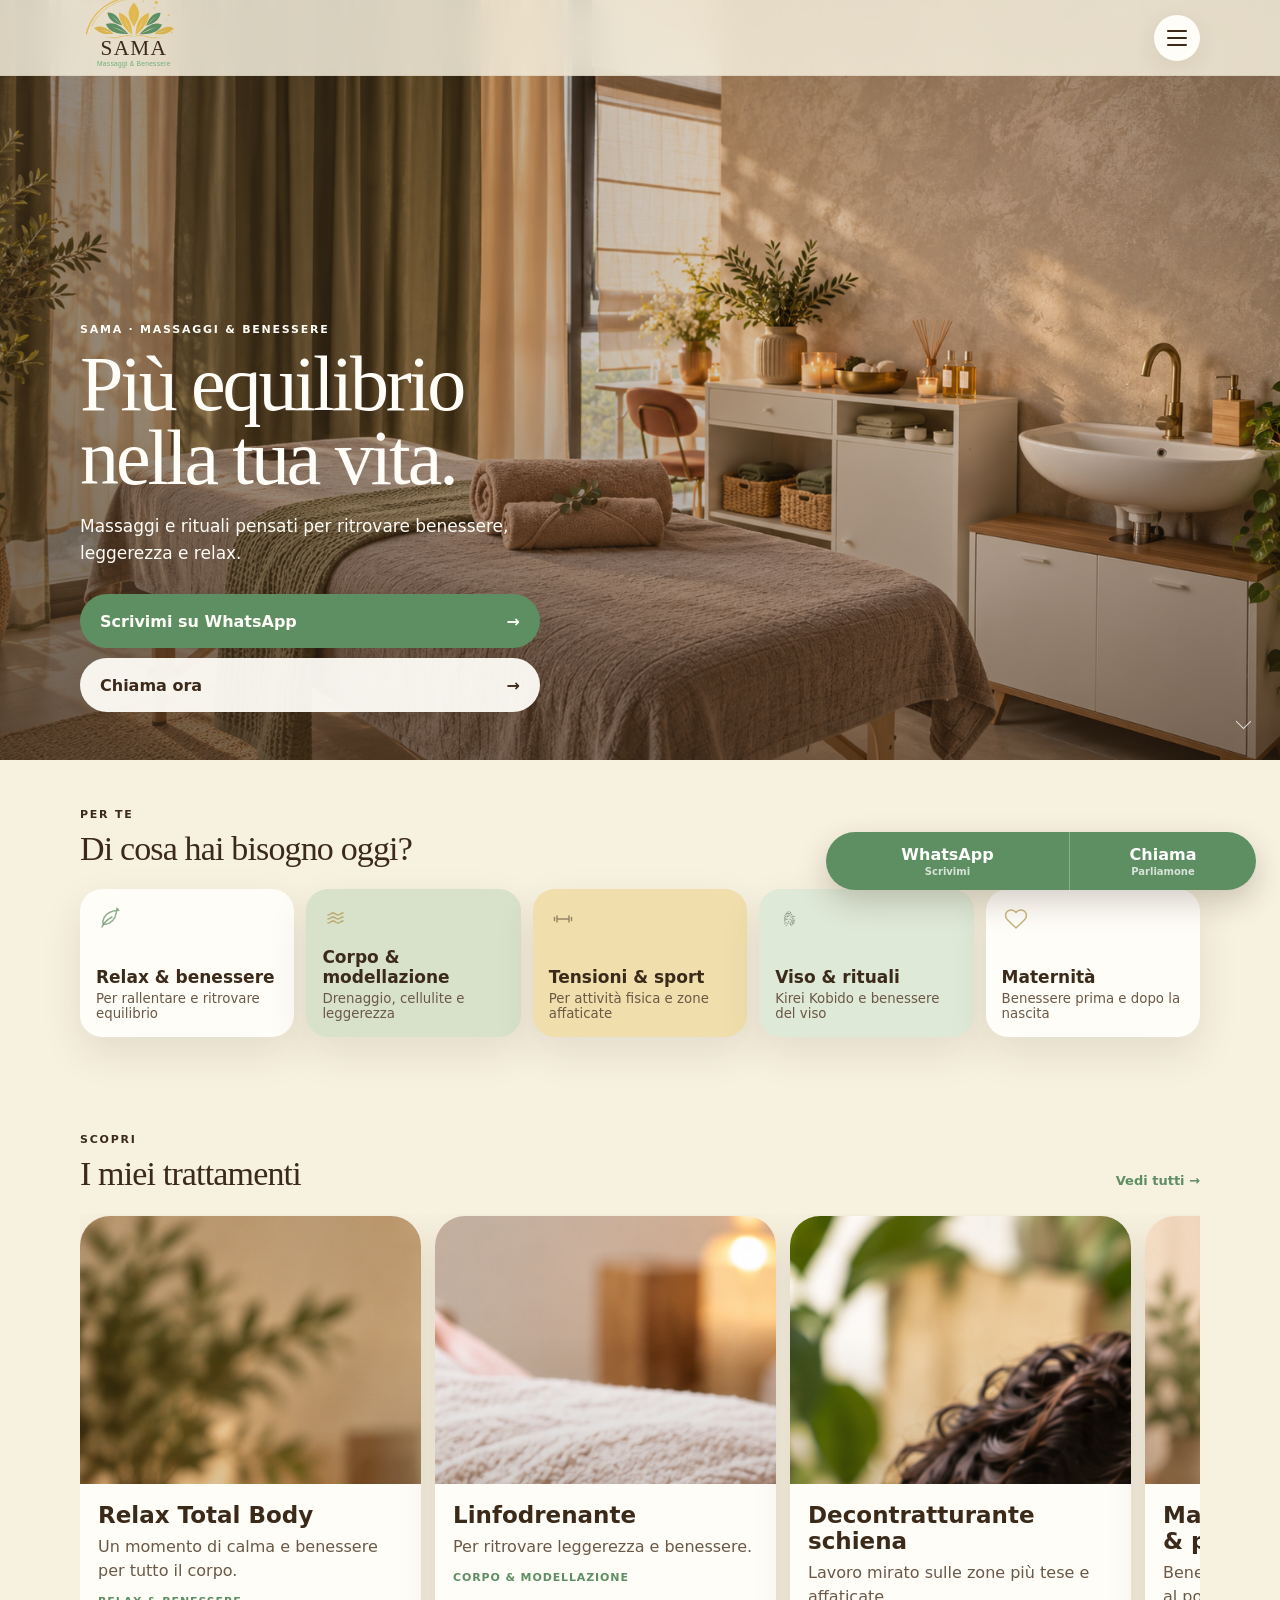
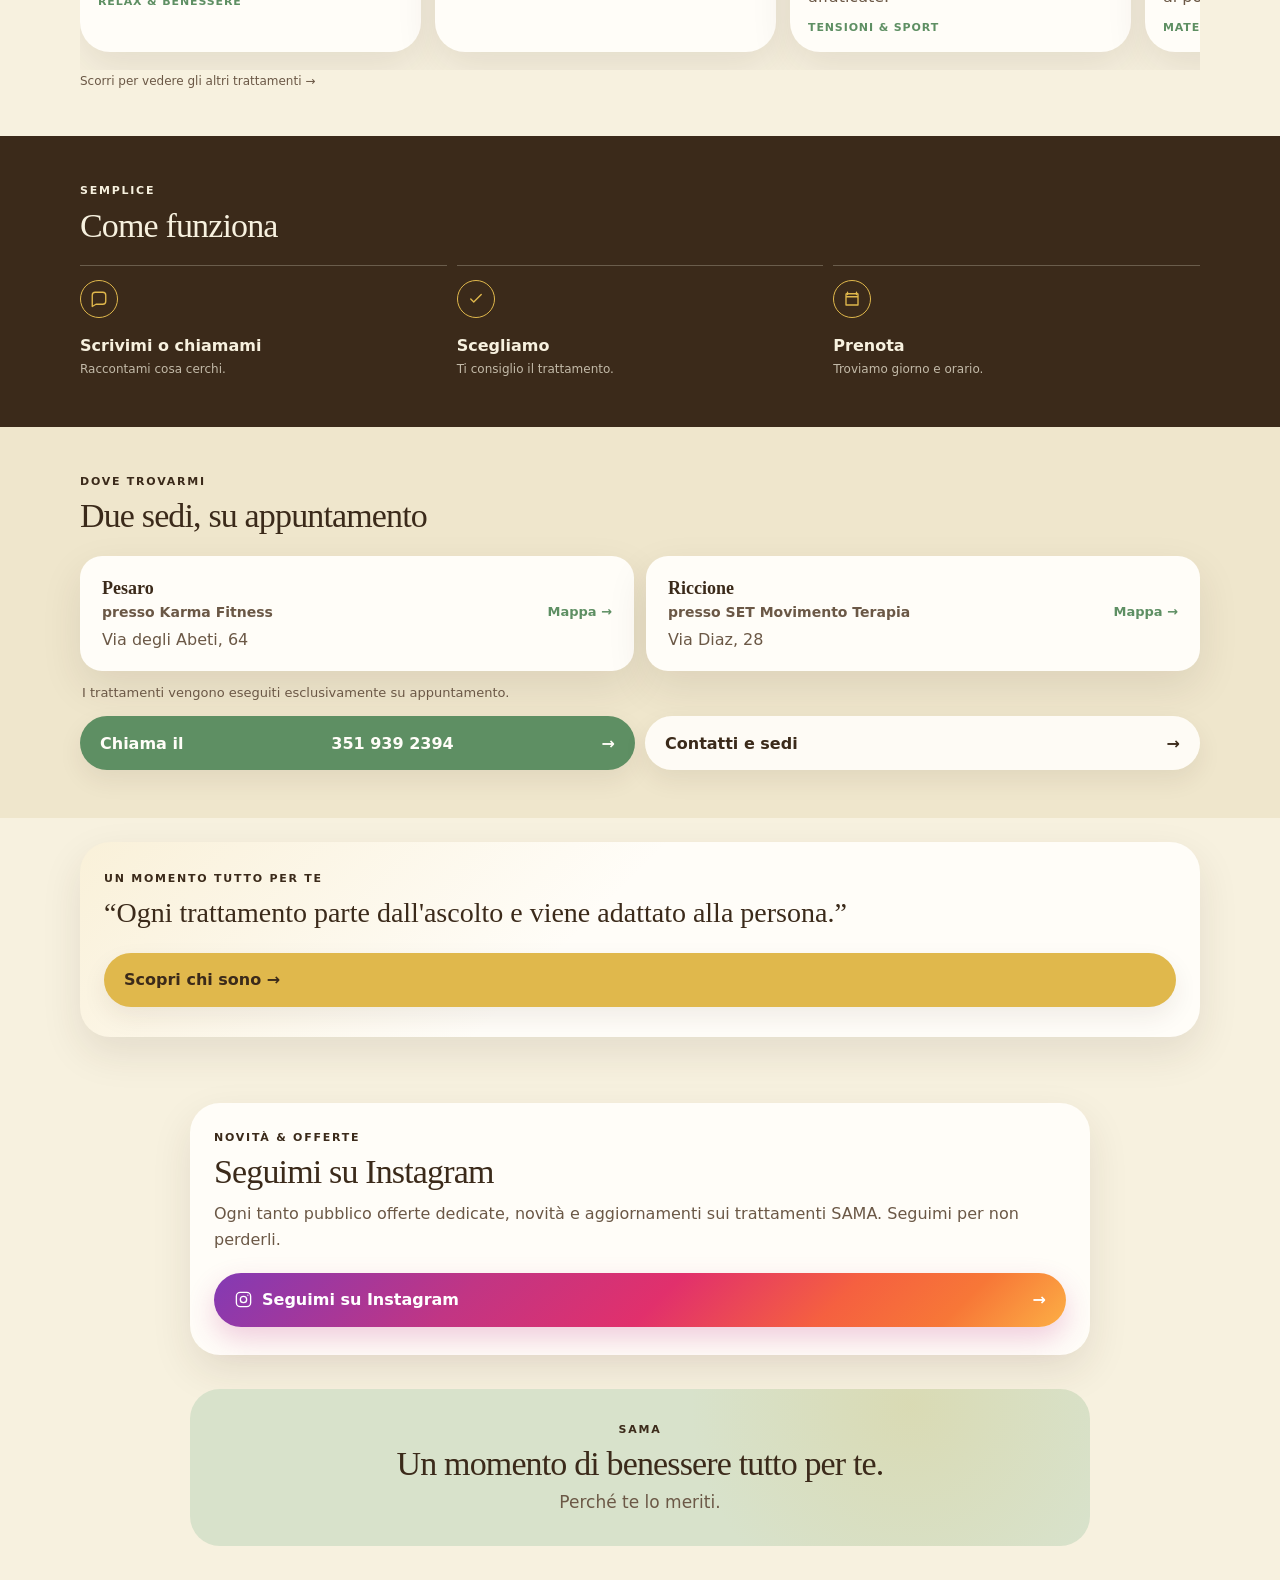
==== index.html @ cc230962 "Audit: migliora index.html" ====
<!doctype html>
<html lang="it">
<head>
  <meta charset="utf-8">
  <meta name="viewport" content="width=device-width, initial-scale=1, viewport-fit=cover">
  <meta name="theme-color" content="#f7f1df">
  <meta name="description" content="Massaggi e rituali di benessere SAMA a Pesaro e Riccione: relax, corpo, tensioni e sport, viso e maternità. Prenotazioni su appuntamento.">
  <title>Massaggi a Pesaro e Riccione | SAMA Massaggi & Benessere</title>
  <link rel="icon" href="assets/favicon.ico" sizes="any">
  <link rel="apple-touch-icon" href="assets/sama-emblema-512.png">
  <link rel="icon" type="image/png" sizes="16x16" href="assets/favicon-16x16.png">
  <link rel="icon" type="image/png" sizes="32x32" href="assets/favicon-32x32.png">
  <link rel="icon" type="image/png" sizes="48x48" href="assets/favicon-48x48.png">
  <link rel="icon" type="image/png" sizes="64x64" href="assets/favicon-64x64.png">
  <link rel="stylesheet" href="style.css">
</head>
<body>
  <header class="site-header">
    <a class="brand" href="index.html" aria-label="SAMA Massaggi e Benessere">
      <img src="assets/logo-sama.svg" alt="SAMA Massaggi & Benessere">
    </a>
    <button class="menu-button" type="button" aria-label="Apri menu" aria-expanded="false" aria-controls="main-menu">
      <span></span><span></span><span></span>
    </button>
  </header>

  <nav class="mobile-menu" id="main-menu" aria-label="Navigazione principale">
    <a href="index.html">Home</a>
    <a href="trattamenti.html">Trattamenti</a>
    <a href="chi-sono.html">Chi sono</a>
    <a href="contatti.html">Contatti</a>
  </nav>

  <main>
    <section class="hero">
      <div class="hero__decor hero__decor--one"></div>
      <div class="hero__decor hero__decor--two"></div>
      <div class="hero__content">
        <p class="eyebrow">SAMA · MASSAGGI & BENESSERE</p>
        <h1>Più equilibrio<br>nella tua vita.</h1>
        <p class="hero__lead">Massaggi e rituali pensati per ritrovare benessere, leggerezza e relax.</p>
        <div class="actions">
          <a class="button button--primary" href="#" data-whatsapp>Scrivimi su WhatsApp <span>→</span></a>
          <a class="button button--secondary" href="#" data-phone>Chiama ora <span>→</span></a>
        </div>
      </div>
      <div class="scroll-cue" aria-hidden="true"><span></span></div>
    </section>

    <section class="section section--needs">
      <div class="section-heading">
        <div>
          <p class="eyebrow">PER TE</p>
          <h2>Di cosa hai bisogno oggi?</h2>
        </div>
      </div>
      <div class="needs-row needs-row--categories" data-home-categories></div>
    </section>

    <section class="section section--treatments">
      <div class="section-heading">
        <div>
          <p class="eyebrow">SCOPRI</p>
          <h2>I miei trattamenti</h2>
        </div>
        <a class="text-link" href="trattamenti.html">Vedi tutti →</a>
      </div>

      <div class="treatment-carousel" aria-label="Anteprima trattamenti" data-home-treatments></div>
      <p class="swipe-hint">Scorri per vedere gli altri trattamenti <span>→</span></p>
    </section>

    <section class="section section--how">
      <div class="section-heading">
        <div>
          <p class="eyebrow">SEMPLICE</p>
          <h2>Come funziona</h2>
        </div>
      </div>
      <div class="steps">
        <article>
          <span class="step-icon" aria-hidden="true">
            <svg viewBox="0 0 24 24"><path d="M21 15a4 4 0 0 1-4 4H8l-5 3V7a4 4 0 0 1 4-4h10a4 4 0 0 1 4 4z"/></svg>
          </span>
          <h3>Scrivimi o chiamami</h3><p>Raccontami cosa cerchi.</p>
        </article>
        <article>
          <span class="step-icon" aria-hidden="true">
            <svg viewBox="0 0 24 24"><path d="m5 12 4 4L19 6"/></svg>
          </span>
          <h3>Scegliamo</h3><p>Ti consiglio il trattamento.</p>
        </article>
        <article>
          <span class="step-icon" aria-hidden="true">
            <svg viewBox="0 0 24 24"><path d="M6 3v3M18 3v3M4 9h16M5 5h14a1 1 0 0 1 1 1v14H4V6a1 1 0 0 1 1-1z"/></svg>
          </span>
          <h3>Prenota</h3><p>Troviamo giorno e orario.</p>
        </article>
      </div>
    </section>

    <section class="section section--location">
      <div class="section-heading">
        <div>
          <p class="eyebrow">DOVE TROVARMI</p>
          <h2>Due sedi, su appuntamento</h2>
        </div>
      </div>

      <div class="location-list" data-location-list="home"></div>

      <p class="location-note">I trattamenti vengono eseguiti esclusivamente su appuntamento.</p>

      <div class="location-actions">
        <a class="button button--primary" href="#" data-phone>Chiama il <span data-phone-display></span> <span>→</span></a>
        <a class="button button--secondary" href="contatti.html">Contatti e sedi <span>→</span></a>
      </div>
    </section>

    <section class="section section--trust">
      <div class="trust-card">
        <p class="eyebrow">UN MOMENTO TUTTO PER TE</p>
        <blockquote>“Ogni trattamento parte dall'ascolto e viene adattato alla persona.”</blockquote>
        <a class="button button--gold" href="chi-sono.html">Scopri chi sono →</a>
      </div>
    </section>
    <section class="section home-instagram">
      <div class="social-card">
        <p class="eyebrow">NOVITÀ & OFFERTE</p>
        <h2>Seguimi su Instagram</h2>
        <p>Ogni tanto pubblico offerte dedicate, novità e aggiornamenti sui trattamenti SAMA. Seguimi per non perderli.</p>
        <a class="button button--instagram" href="https://www.instagram.com/sama.massaggiebenessere/" target="_blank" rel="noopener noreferrer" aria-label="Segui SAMA Massaggi e Benessere su Instagram">
          <span class="instagram-label"><svg viewBox="0 0 24 24" aria-hidden="true"><rect x="3" y="3" width="18" height="18" rx="5"/><circle cx="12" cy="12" r="4"/><circle cx="17.5" cy="6.5" r=".8" class="instagram-dot"/></svg> Seguimi su Instagram</span><span>→</span>
        </a>
      </div>
    </section>

    <section class="home-motto">
      <p class="eyebrow">SAMA</p>
      <h2>Un momento di benessere tutto per te.</h2>
      <p>Perché te lo meriti.</p>
    </section>
  </main>

  <nav class="sticky-contact" aria-label="Contatti rapidi">
    <a href="#" data-whatsapp><span class="sticky-contact__label">WhatsApp</span><small>Scrivimi</small></a>
    <a href="#" data-phone><span class="sticky-contact__label">Chiama</span><small>Parliamone</small></a>
  </nav>

  <script src="site-data.js"></script>
  <script src="script.js"></script>
</body>
</html>
---- style.css ----
:root {
  --cream: #f7f1df;
  --cream-2: #efe6cc;
  --sage: #5e8f63;
  --sage-light: #a8c19e;
  --mint: #d8e2cb;
  --gold: #e0b84c;
  --brown: #3b2a1a;
  --brown-soft: #6b5846;
  --white: #fffdf8;
  --shadow: 0 16px 40px rgba(59,42,26,.10);
  --radius-lg: 30px;
  --radius-md: 22px;
}

* { box-sizing: border-box; }

html { scroll-behavior: smooth; }

body {
  margin: 0;
  background: var(--cream);
  color: var(--brown);
  font-family: Inter, ui-sans-serif, system-ui, -apple-system, BlinkMacSystemFont, "Segoe UI", sans-serif;
  padding-bottom: calc(84px + env(safe-area-inset-bottom));
}

body.menu-open { overflow: hidden; }

a { color: inherit; text-decoration: none; }
button, a { -webkit-tap-highlight-color: transparent; }

.site-header {
  position: fixed;
  top: 0;
  left: 0;
  right: 0;
  z-index: 50;
  height: 76px;
  padding: 10px 18px;
  display: flex;
  align-items: center;
  justify-content: space-between;
  background: rgba(247,241,223,.84);
  backdrop-filter: blur(16px);
  border-bottom: 1px solid rgba(59,42,26,.06);
}

.brand img {
  width: 108px;
  height: auto;
  display: block;
}

.menu-button {
  width: 46px;
  height: 46px;
  display: grid;
  place-content: center;
  gap: 5px;
  border: 0;
  border-radius: 50%;
  background: var(--white);
  box-shadow: 0 8px 24px rgba(59,42,26,.08);
}

.menu-button span {
  width: 20px;
  height: 2px;
  background: var(--brown);
  border-radius: 2px;
  transition: .25s ease;
}

.mobile-menu {
  position: fixed;
  inset: 76px 0 0;
  z-index: 45;
  padding: 34px 22px;
  display: flex;
  flex-direction: column;
  gap: 18px;
  background: rgba(247,241,223,.98);
  transform: translateY(-8px);
  opacity: 0;
  pointer-events: none;
  transition: .25s ease;
}

.mobile-menu a {
  font-family: Georgia, "Times New Roman", serif;
  font-size: 36px;
  padding: 12px 0;
  border-bottom: 1px solid rgba(59,42,26,.10);
}

body.menu-open .mobile-menu {
  opacity: 1;
  transform: translateY(0);
  pointer-events: auto;
}

body.menu-open .menu-button span:nth-child(1) { transform: translateY(7px) rotate(45deg); }
body.menu-open .menu-button span:nth-child(2) { opacity: 0; }
body.menu-open .menu-button span:nth-child(3) { transform: translateY(-7px) rotate(-45deg); }

.hero {
  position: relative;
  min-height: 86svh;
  padding: 132px 20px 48px;
  display: flex;
  align-items: flex-end;
  overflow: hidden;
  background:
    linear-gradient(90deg, rgba(59,42,26,.60) 0%, rgba(59,42,26,.30) 44%, rgba(59,42,26,.08) 78%),
    url("assets/hero-home.webp") center center / cover no-repeat;
}

.hero::after {
  content: "";
  position: absolute;
  inset: 0;
  background: linear-gradient(to top, rgba(59,42,26,.44), transparent 52%);
  pointer-events: none;
}

.hero__decor {
  position: absolute;
  border: 1px solid rgba(224,184,76,.70);
  border-radius: 50%;
  transform: rotate(-18deg);
}

.hero__decor--one {
  width: 430px;
  height: 260px;
  right: -180px;
  top: 130px;
}

.hero__decor--two {
  width: 310px;
  height: 180px;
  right: -90px;
  top: 190px;
}

.hero__content {
  position: relative;
  z-index: 2;
  max-width: 590px;
  color: var(--white);
}

.eyebrow {
  margin: 0 0 10px;
  font-size: 11px;
  line-height: 1.3;
  letter-spacing: .16em;
  font-weight: 800;
}

h1, h2, h3, p { margin-top: 0; }

h1, h2 {
  font-family: Georgia, "Times New Roman", serif;
  font-weight: 500;
}

h1 {
  margin-bottom: 18px;
  font-size: clamp(50px, 14vw, 78px);
  line-height: .95;
  letter-spacing: -.04em;
}

h2 {
  margin-bottom: 0;
  font-size: 34px;
  line-height: 1.02;
  letter-spacing: -.025em;
}

.hero__lead {
  max-width: 460px;
  margin-bottom: 0;
  font-size: 17px;
  line-height: 1.55;
}

.actions {
  display: grid;
  gap: 10px;
  margin-top: 28px;
}

.button {
  min-height: 54px;
  padding: 0 20px;
  display: flex;
  justify-content: space-between;
  align-items: center;
  border-radius: 999px;
  font-weight: 750;
  box-shadow: 0 10px 24px rgba(59,42,26,.08);
}

.button--primary { background: var(--sage); color: var(--white); }
.button--secondary { background: rgba(255,253,248,.94); color: var(--brown); }
.button--gold { background: var(--gold); color: var(--brown); }

.scroll-cue {
  position: absolute;
  z-index: 2;
  right: 24px;
  bottom: 26px;
  width: 26px;
  height: 26px;
  display: grid;
  place-items: center;
}

.scroll-cue span {
  width: 11px;
  height: 11px;
  border-right: 1.5px solid rgba(255,255,255,.78);
  border-bottom: 1.5px solid rgba(255,255,255,.78);
  transform: rotate(45deg);
  animation: scrollCue 1.7s ease-in-out infinite;
}

@keyframes scrollCue {
  0%,100% { transform: translateY(-2px) rotate(45deg); opacity: .45; }
  50% { transform: translateY(5px) rotate(45deg); opacity: 1; }
}

.section { padding: 48px 18px; }

.section-heading {
  margin-bottom: 22px;
  display: flex;
  gap: 12px;
  align-items: end;
  justify-content: space-between;
}

.text-link {
  flex: none;
  padding-bottom: 4px;
  font-size: 13px;
  font-weight: 800;
  color: var(--sage);
}

.needs-row {
  display: grid;
  grid-template-columns: repeat(2, minmax(0,1fr));
  gap: 12px;
}

.need-card {
  min-height: 148px;
  padding: 16px;
  border-radius: var(--radius-md);
  display: flex;
  flex-direction: column;
  justify-content: flex-end;
  background: var(--white);
  box-shadow: var(--shadow);
}

.need-card:nth-child(2) { background: var(--mint); }
.need-card:nth-child(3) { background: #f0dfac; }
.need-card:nth-child(4) { background: #dfe9d7; }

.need-card__icon {
  margin-bottom: auto;
  font-family: Georgia, serif;
  font-size: 28px;
  color: var(--sage);
}

.need-card strong { font-size: 17px; }
.need-card small { margin-top: 4px; color: var(--brown-soft); }

.section--treatments { overflow: hidden; }

.treatment-carousel {
  display: grid;
  grid-auto-flow: column;
  grid-auto-columns: 78%;
  gap: 14px;
  overflow-x: auto;
  scroll-snap-type: x mandatory;
  overscroll-behavior-inline: contain;
  scrollbar-width: none;
  padding: 2px 20px 18px 0;
}

.treatment-carousel::-webkit-scrollbar { display: none; }

.treatment-card {
  scroll-snap-align: start;
  overflow: hidden;
  border-radius: var(--radius-lg);
  background: var(--white);
  box-shadow: var(--shadow);
}

.treatment-card__image {
  position: relative;
  aspect-ratio: 4 / 3.15;
  overflow: hidden;
}

.treatment-card__image::before,
.treatment-card__image::after {
  content: "";
  position: absolute;
  border-radius: 50%;
  filter: blur(.2px);
}

.treatment-card__image::before {
  width: 70%;
  height: 70%;
  right: -10%;
  top: -8%;
  background: rgba(255,255,255,.18);
}

.treatment-card__image::after {
  width: 46%;
  height: 46%;
  left: 8%;
  bottom: -8%;
  background: rgba(59,42,26,.12);
}

.treatment-card__image--one { background: linear-gradient(145deg,#7f9f7a,#d7c278); }
.treatment-card__image--two { background: linear-gradient(145deg,#d4b867,#eadfbd); }
.treatment-card__image--three { background: linear-gradient(145deg,#b5c8a6,#6f956f); }
.treatment-card__image--four { background: linear-gradient(145deg,#efe1c0,#c5d8ba); }

.treatment-card__image span {
  position: absolute;
  z-index: 2;
  right: 18px;
  bottom: 12px;
  font-family: Georgia, serif;
  font-size: 52px;
  color: rgba(255,255,255,.68);
}

.treatment-card__body { padding: 18px; }
.treatment-card h3 { margin-bottom: 7px; font-size: 23px; }
.treatment-card p { margin-bottom: 0; color: var(--brown-soft); line-height: 1.5; }

.swipe-hint {
  margin: 4px 0 0;
  font-size: 12px;
  color: var(--brown-soft);
}

.section--how { background: var(--brown); color: var(--cream); }

.steps {
  display: grid;
  grid-template-columns: repeat(3,1fr);
  gap: 10px;
}

.steps article {
  min-width: 0;
  padding-top: 14px;
  border-top: 1px solid rgba(247,241,223,.25);
}

.steps article > .step-icon {
  display: grid;
  place-items: center;
  width: 38px;
  height: 38px;
  margin-bottom: 18px;
  border: 1px solid var(--gold);
  border-radius: 50%;
  color: var(--gold);
}

.step-icon svg {
  width: 18px;
  height: 18px;
  fill: none;
  stroke: currentColor;
  stroke-width: 1.8;
  stroke-linecap: round;
  stroke-linejoin: round;
}

.steps h3 { margin-bottom: 6px; font-size: 16px; }
.steps p { margin-bottom: 0; font-size: 12px; line-height: 1.45; color: rgba(247,241,223,.72); }

.section--trust { padding-top: 24px; padding-bottom: 42px; }

.trust-card {
  padding: 30px 24px;
  border-radius: var(--radius-lg);
  background:
    linear-gradient(135deg, rgba(224,184,76,.18), transparent 45%),
    var(--white);
  box-shadow: var(--shadow);
}

blockquote {
  margin: 0 0 24px;
  font-family: Georgia, "Times New Roman", serif;
  font-size: 28px;
  line-height: 1.14;
}

.sticky-contact {
  position: fixed;
  z-index: 60;
  left: 12px;
  right: 12px;
  bottom: calc(10px + env(safe-area-inset-bottom));
  display: grid;
  grid-template-columns: 1.3fr 1fr;
  border-radius: 999px;
  overflow: hidden;
  box-shadow: 0 12px 30px rgba(59,42,26,.22);
  background: var(--sage);
}

.sticky-contact a {
  min-height: 58px;
  padding: 9px 12px;
  display: flex;
  flex-direction: column;
  align-items: center;
  justify-content: center;
  color: white;
  font-weight: 750;
}

.sticky-contact a + a { border-left: 1px solid rgba(255,255,255,.28); }
.sticky-contact small { margin-top: 2px; font-size: 10px; opacity: .75; }

@media (min-width: 760px) {
  body { padding-bottom: 0; }
  .site-header { padding-left: max(24px, calc((100vw - 1120px)/2)); padding-right: max(24px, calc((100vw - 1120px)/2)); }
  .hero, .section { padding-left: max(24px, calc((100vw - 1120px)/2)); padding-right: max(24px, calc((100vw - 1120px)/2)); }
  .hero { min-height: 760px; }
  .needs-row { grid-template-columns: repeat(4,1fr); }
  .treatment-carousel { grid-auto-columns: 31%; }
  .sticky-contact { width: 430px; left: auto; right: 24px; }
  .mobile-menu { left: auto; width: 420px; box-shadow: -20px 20px 50px rgba(59,42,26,.10); }
}

@media (prefers-reduced-motion: reduce) {
  *, *::before, *::after { scroll-behavior: auto !important; animation: none !important; transition: none !important; }
}


/* Pagina trattamenti */
.treatments-page {
  padding-top: 76px;
}

.page-hero {
  padding: 56px 18px 34px;
  background:
    radial-gradient(circle at 90% 10%, rgba(224,184,76,.20), transparent 28%),
    radial-gradient(circle at 10% 15%, rgba(94,143,99,.15), transparent 28%),
    var(--cream);
}

.page-hero h1 {
  color: var(--brown);
  font-size: clamp(48px, 13vw, 72px);
  margin-bottom: 18px;
}

.page-hero > p:last-child {
  max-width: 680px;
  color: var(--brown-soft);
  font-size: 17px;
  line-height: 1.6;
}

.category-chips {
  position: sticky;
  top: 76px;
  z-index: 30;
  display: flex;
  gap: 8px;
  overflow-x: auto;
  padding: 12px 18px;
  background: rgba(247,241,223,.94);
  backdrop-filter: blur(14px);
  border-block: 1px solid rgba(59,42,26,.07);
  scrollbar-width: none;
}

.category-chips::-webkit-scrollbar { display: none; }

.category-chips a {
  flex: none;
  padding: 10px 14px;
  border-radius: 999px;
  background: var(--white);
  color: var(--brown);
  font-size: 13px;
  font-weight: 750;
  box-shadow: 0 5px 18px rgba(59,42,26,.06);
}

.treatment-group {
  scroll-margin-top: 140px;
  padding: 46px 18px 12px;
}

.treatment-group__heading {
  margin-bottom: 18px;
}

.treatment-group__heading h2 {
  color: var(--brown);
}

.service-card {
  display: grid;
  gap: 18px;
  margin-bottom: 14px;
  padding: 22px;
  border-radius: var(--radius-md);
  background: var(--white);
  box-shadow: var(--shadow);
}

.service-card h3 {
  margin-bottom: 8px;
  font-size: 23px;
}

.service-card p {
  margin-bottom: 0;
  color: var(--brown-soft);
  line-height: 1.6;
}

.service-meta {
  padding-top: 14px;
  display: flex;
  align-items: center;
  justify-content: space-between;
  border-top: 1px solid rgba(59,42,26,.09);
}

.service-meta span {
  color: var(--sage);
  font-size: 13px;
  font-weight: 750;
}

.service-meta strong {
  font-family: Georgia, "Times New Roman", serif;
  font-size: 25px;
  font-weight: 500;
}

.treatment-cta {
  margin: 34px 18px 48px;
  padding: 30px 24px;
  border-radius: var(--radius-lg);
  background:
    linear-gradient(135deg, rgba(224,184,76,.17), transparent 55%),
    var(--mint);
}

.treatment-cta h2 {
  margin-bottom: 14px;
  color: var(--brown);
}

.treatment-cta > p:not(.eyebrow) {
  color: var(--brown-soft);
  line-height: 1.6;
}

.treatment-cta .button {
  margin-top: 22px;
}

.needs-row--categories {
  grid-template-columns: repeat(2, minmax(0,1fr));
}

.needs-row--categories .need-card--wide {
  grid-column: 1 / -1;
}

@media (min-width: 760px) {
  .page-hero,
  .treatment-group {
    padding-left: max(24px, calc((100vw - 900px)/2));
    padding-right: max(24px, calc((100vw - 900px)/2));
  }

  .category-chips {
    justify-content: center;
  }

  .service-card {
    grid-template-columns: 1fr 150px;
    align-items: end;
  }

  .service-meta {
    padding-top: 0;
    padding-left: 22px;
    border-top: 0;
    border-left: 1px solid rgba(59,42,26,.09);
  }

  .treatment-cta {
    max-width: 900px;
    margin-left: auto;
    margin-right: auto;
  }

  .needs-row--categories {
    grid-template-columns: repeat(5,1fr);
  }

  .needs-row--categories .need-card--wide {
    grid-column: auto;
  }
}


/* Sede e contatti */
.section--location {
  background: var(--cream-2);
}

.location-card,
.contact-card {
  padding: 22px;
  border-radius: var(--radius-md);
  background: var(--white);
  box-shadow: var(--shadow);
}

.location-card {
  display: flex;
  align-items: center;
  justify-content: space-between;
  gap: 18px;
}

.location-card strong {
  font-size: 18px;
}

.location-card p {
  margin: 4px 0 0;
  color: var(--brown-soft);
}

.location-actions {
  display: grid;
  gap: 10px;
  margin-top: 14px;
}

.contact-grid {
  display: grid;
  gap: 14px;
  padding: 34px 18px 12px;
}

.contact-card h2 {
  margin-bottom: 12px;
}

.contact-card > p:not(.eyebrow) {
  color: var(--brown-soft);
  line-height: 1.6;
}

.contact-card .button {
  margin-top: 22px;
}

@media (min-width: 760px) {
  .contact-grid {
    max-width: 900px;
    margin: 0 auto;
    grid-template-columns: repeat(2,1fr);
  }

  .location-actions {
    grid-template-columns: 1fr 1fr;
  }
}


.location-list {
  display: grid;
  gap: 12px;
}

.location-city {
  display: block;
  margin-bottom: 4px;
  color: var(--sage);
  font-size: 11px;
  font-weight: 800;
  letter-spacing: .14em;
  text-transform: uppercase;
}

.location-note {
  margin: 12px 2px 0;
  color: var(--brown-soft);
  font-size: 13px;
  line-height: 1.5;
}

.contact-card--phone {
  background:
    linear-gradient(135deg, rgba(224,184,76,.14), transparent 55%),
    var(--white);
}

@media (min-width: 760px) {
  .location-list {
    grid-template-columns: 1fr 1fr;
  }

  .contact-grid {
    grid-template-columns: repeat(3,1fr);
  }
}


/* Pagina Chi sono */
.about-page {
  padding-top: 76px;
}

.about-hero {
  padding: 24px 18px 42px;
  display: grid;
  gap: 28px;
  background:
    radial-gradient(circle at 100% 0, rgba(224,184,76,.14), transparent 30%),
    var(--cream);
}

.about-portrait-wrap {
  position: relative;
}

.about-portrait-wrap::after {
  content: "";
  position: absolute;
  right: -8px;
  bottom: -12px;
  width: 68%;
  height: 36%;
  border-radius: 999px;
  border: 1px solid rgba(224,184,76,.55);
  transform: rotate(-8deg);
  pointer-events: none;
}

.about-portrait {
  position: relative;
  z-index: 2;
  display: block;
  width: 100%;
  aspect-ratio: 4 / 5;
  object-fit: cover;
  border-radius: 32px;
  box-shadow: var(--shadow);
}

.about-hero__copy h1 {
  color: var(--brown);
  font-size: clamp(46px, 12vw, 72px);
  margin-bottom: 18px;
}

.about-lead {
  margin-bottom: 0;
  color: var(--brown-soft);
  font-size: 18px;
  line-height: 1.6;
}

.about-story {
  padding: 50px 18px;
  display: grid;
  gap: 24px;
}

.about-story__intro h2 {
  color: var(--brown);
}

.about-story__text p {
  color: var(--brown-soft);
  font-size: 17px;
  line-height: 1.7;
}

.about-story__text p:last-child {
  margin-bottom: 0;
}


.about-quote {
  margin: 0 18px 48px;
  padding: 30px 24px;
  border-radius: var(--radius-lg);
  background: linear-gradient(135deg, rgba(224,184,76,.20), transparent 55%), var(--brown);
  color: var(--cream);
}

.about-quote blockquote {
  font-size: 29px;
}

.about-quote .button {
  margin-top: 24px;
}

@media (min-width: 760px) {
  .about-hero {
    max-width: 1120px;
    margin: 0 auto;
    padding-top: 54px;
    grid-template-columns: minmax(0, .9fr) minmax(0, 1.1fr);
    align-items: center;
  }

  .about-story {
    max-width: 900px;
    margin: 0 auto;
    grid-template-columns: .8fr 1.2fr;
    gap: 70px;
  }

  .about-values {
    max-width: 900px;
    margin: 0 auto;
    grid-template-columns: repeat(3,1fr);
  }

  .about-quote {
    max-width: 900px;
    margin-left: auto;
    margin-right: auto;
  }
}


.treatment-card--all {
  display: flex;
  min-height: 100%;
  background: var(--brown);
  color: var(--cream);
}

.treatment-card__body--all {
  min-height: 100%;
  display: flex;
  flex-direction: column;
  justify-content: flex-end;
}

.treatment-card__all-mark {
  display: inline-flex;
  width: 46px;
  height: 46px;
  margin-bottom: auto;
  align-items: center;
  justify-content: center;
  border: 1px solid rgba(247,241,223,.42);
  border-radius: 50%;
  font-size: 22px;
}

.treatment-card--all p {
  color: rgba(247,241,223,.72);
}


.home-motto {
  margin: 10px 18px 34px;
  padding: 34px 24px;
  border-radius: var(--radius-lg);
  text-align: center;
  background:
    radial-gradient(circle at 80% 10%, rgba(224,184,76,.18), transparent 30%),
    var(--mint);
}

.home-motto h2 {
  color: var(--brown);
  margin-bottom: 10px;
}

.home-motto > p:last-child {
  margin-bottom: 0;
  color: var(--brown-soft);
  font-size: 17px;
}

@media (min-width: 760px) {
  .home-motto {
    max-width: 900px;
    margin-left: auto;
    margin-right: auto;
  }
}


.contact-city {
  margin-bottom: 6px;
  font-family: Georgia, "Times New Roman", serif;
  font-size: 32px;
  font-weight: 700;
  color: var(--brown);
}

.venue-name,
.location-venue {
  display: block;
  margin: 0 0 10px;
  color: var(--brown-soft);
  font-size: 14px;
  font-weight: 600;
}

.location-city {
  display: block;
  margin-bottom: 5px;
  color: var(--brown);
  font-family: Georgia, "Times New Roman", serif;
  font-size: 25px;
  font-weight: 700;
  letter-spacing: 0;
  text-transform: none;
}


.about-quote .button--primary {
  background: var(--gold);
  color: var(--brown);
}


.service-note {
  margin-top: 12px !important;
  padding: 10px 12px;
  border-left: 3px solid var(--gold);
  background: rgba(224,184,76,.10);
  color: var(--brown) !important;
  font-size: 13px;
  line-height: 1.45 !important;
}

.treatment-card__category {
  display: block;
  margin-top: 12px;
  color: var(--sage);
  font-size: 11px;
  font-weight: 800;
  letter-spacing: .08em;
  text-transform: uppercase;
}


.treatment-card__image--photo {
  background-size: cover !important;
  background-position: center center !important;
}

.treatment-card__image--photo::before {
  background: linear-gradient(to top, rgba(59,42,26,.18), rgba(59,42,26,0) 55%);
  width: 100%;
  height: 100%;
  inset: 0;
  border-radius: 0;
}

.treatment-card__image--photo::after {
  display: none;
}

.treatment-card__image--photo span {
  text-shadow: 0 1px 10px rgba(59,42,26,.35);
}


/* Hero fotografico */
.hero__decor { display: none; }

@media (max-width: 759px) {
  .hero {
    background-position: 58% center;
  }
}

/* Icone macro-categorie */
.need-card__icon {
  display: grid;
  place-items: center;
  width: 28px;
  height: 28px;
  margin-bottom: auto;
  color: rgba(94,143,99,.72);
}

.need-card__icon svg {
  width: 24px;
  height: 24px;
  fill: none;
  stroke: currentColor;
  stroke-width: 1.45;
  stroke-linecap: round;
  stroke-linejoin: round;
}

.need-card--corpo .need-card__icon { color: rgba(176,143,63,.72); }
.need-card--sport .need-card__icon { color: rgba(107,88,70,.68); }
.need-card--viso .need-card__icon { color: rgba(94,143,99,.66); }
.need-card--maternita .need-card__icon { color: rgba(176,143,63,.68); }


.need-card__icon img {
  width: 24px;
  height: 24px;
  object-fit: contain;
  display: block;
}


/* Offset delle singole card quando si apre un trattamento tramite #ancora */
.service-card {
  scroll-margin-top: 140px;
}

@media (max-width: 759px) {
  .service-card {
    scroll-margin-top: 120px;
  }
}


/* Instagram, pacchetti e buoni regalo */
.home-instagram {
  padding-top: 24px;
  padding-bottom: 24px;
}

.social-card,
.treatment-extras {
  padding: 28px 24px;
  border-radius: var(--radius-lg);
  background: var(--white);
  box-shadow: var(--shadow);
}

.social-card h2,
.treatment-extras h2 {
  margin-bottom: 12px;
  color: var(--brown);
}

.social-card > p:not(.eyebrow),
.treatment-extras > p:not(.eyebrow) {
  color: var(--brown-soft);
  line-height: 1.6;
}

.social-card .button {
  margin-top: 20px;
}

.button--instagram {
  background: linear-gradient(135deg, #833ab4 0%, #c13584 30%, #e1306c 52%, #f56040 72%, #f77737 86%, #fcaf45 100%);
  color: #fff;
  box-shadow: 0 12px 28px rgba(193,53,132,.24);
}

.instagram-label {
  display: inline-flex;
  align-items: center;
  gap: 9px;
}

.instagram-label svg {
  width: 19px;
  height: 19px;
  fill: none;
  stroke: currentColor;
  stroke-width: 1.7;
}

.instagram-label .instagram-dot {
  fill: currentColor;
  stroke: none;
}

.treatment-extras {
  margin: 28px 18px 38px;
  padding: 30px 24px;
  background:
    linear-gradient(135deg, rgba(224,184,76,.15), transparent 55%),
    var(--white);
}

.treatment-extras__actions {
  display: grid;
  gap: 16px;
  margin-top: 22px;
}

.instagram-inline {
  padding: 6px 2px;
}

.contact-card--instagram {
  background:
    linear-gradient(135deg, rgba(94,143,99,.11), transparent 55%),
    var(--white);
}

@media (min-width: 760px) {
  .social-card {
    max-width: 900px;
    margin: 0 auto;
  }

  .treatment-extras {
    max-width: 900px;
    margin: 34px auto 46px;
    padding: 34px 30px;
  }

  .treatment-extras__actions {
    grid-template-columns: minmax(240px, 360px) 1fr;
    align-items: center;
  }
}


/* Più respiro tra la sezione pacchetti e la CTA finale */
.treatment-extras + .treatment-cta {
  margin-top: 0;
}

@media (max-width: 759px) {
  .treatment-extras {
    margin-left: 18px;
    margin-right: 18px;
  }
}
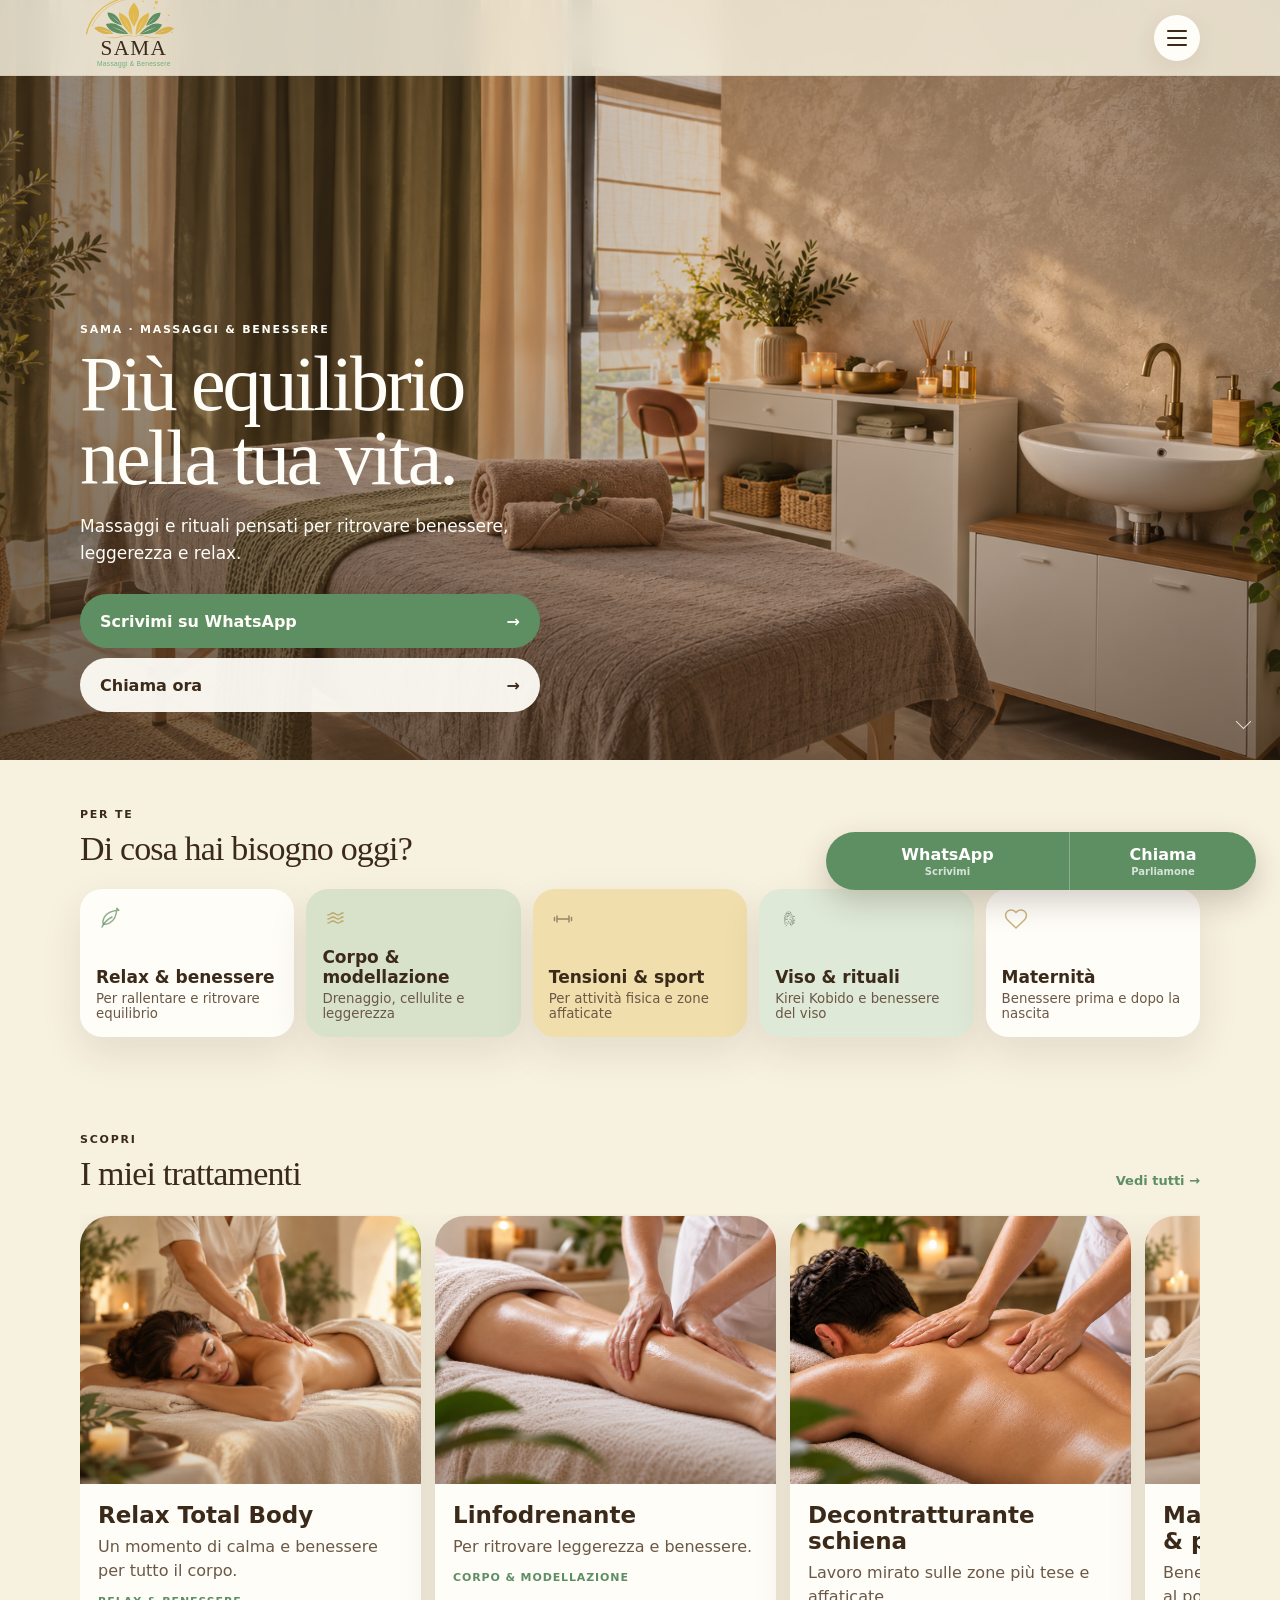
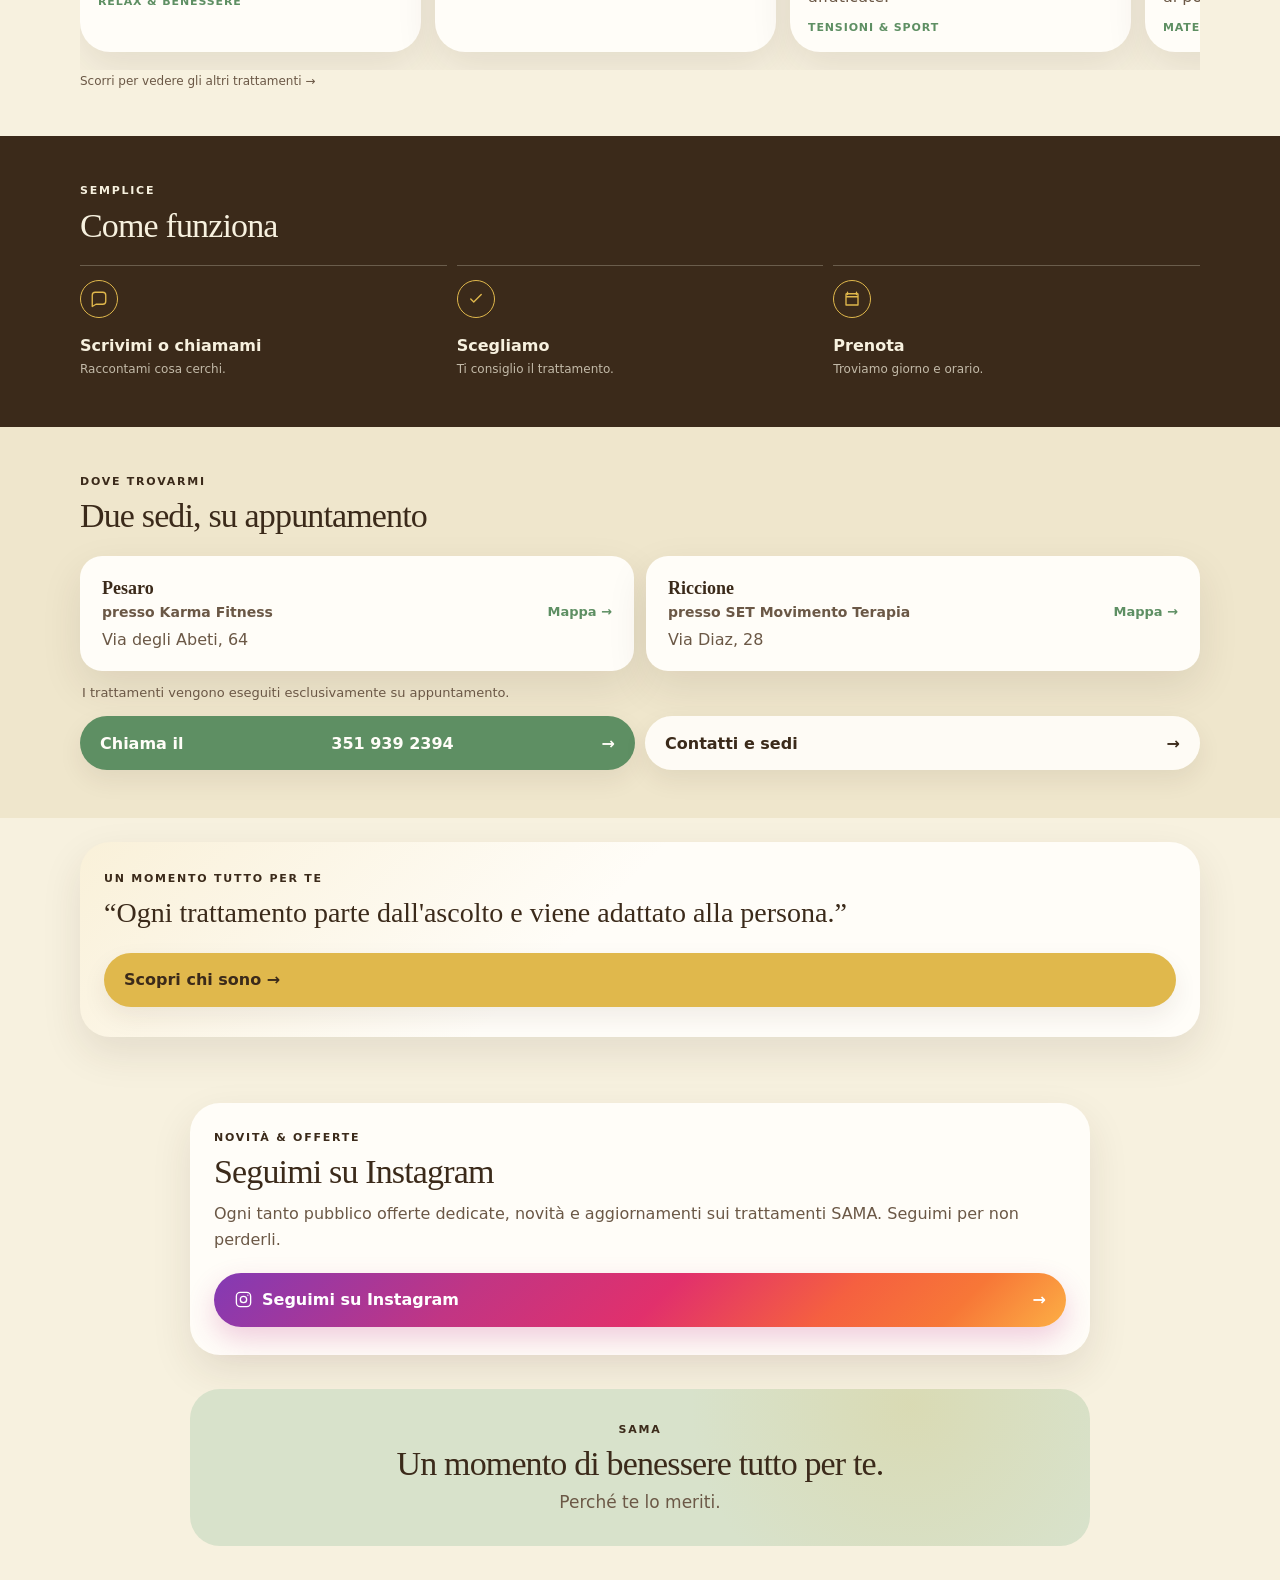
==== commit 9e4854ad: "Audit: pre-carica immagine hero" ====
--- a/index.html
+++ b/index.html
@@ -12,6 +12,7 @@
   <link rel="icon" type="image/png" sizes="32x32" href="assets/favicon-32x32.png">
   <link rel="icon" type="image/png" sizes="48x48" href="assets/favicon-48x48.png">
   <link rel="icon" type="image/png" sizes="64x64" href="assets/favicon-64x64.png">
+  <link rel="preload" as="image" href="assets/hero-home.webp">
   <link rel="stylesheet" href="style.css">
 </head>
 <body>
--- a/style.css
+++ b/style.css
@@ -83,8 +83,9 @@
   background: rgba(247,241,223,.98);
   transform: translateY(-8px);
   opacity: 0;
+  visibility: hidden;
   pointer-events: none;
-  transition: .25s ease;
+  transition: opacity .25s ease, transform .25s ease, visibility .25s ease;
 }
 
 .mobile-menu a {
@@ -96,6 +97,7 @@
 
 body.menu-open .mobile-menu {
   opacity: 1;
+  visibility: visible;
   transform: translateY(0);
   pointer-events: auto;
 }
@@ -1170,3 +1172,20 @@
     margin-right: 18px;
   }
 }
+
+
+/* Immagini delle card: elementi reali per permettere lazy loading */
+.treatment-card__image--photo img {
+  display: block;
+  width: 100%;
+  height: 100%;
+  object-fit: cover;
+}
+
+
+/* Navigazione da tastiera */
+a:focus-visible,
+button:focus-visible {
+  outline: 3px solid var(--gold);
+  outline-offset: 3px;
+}
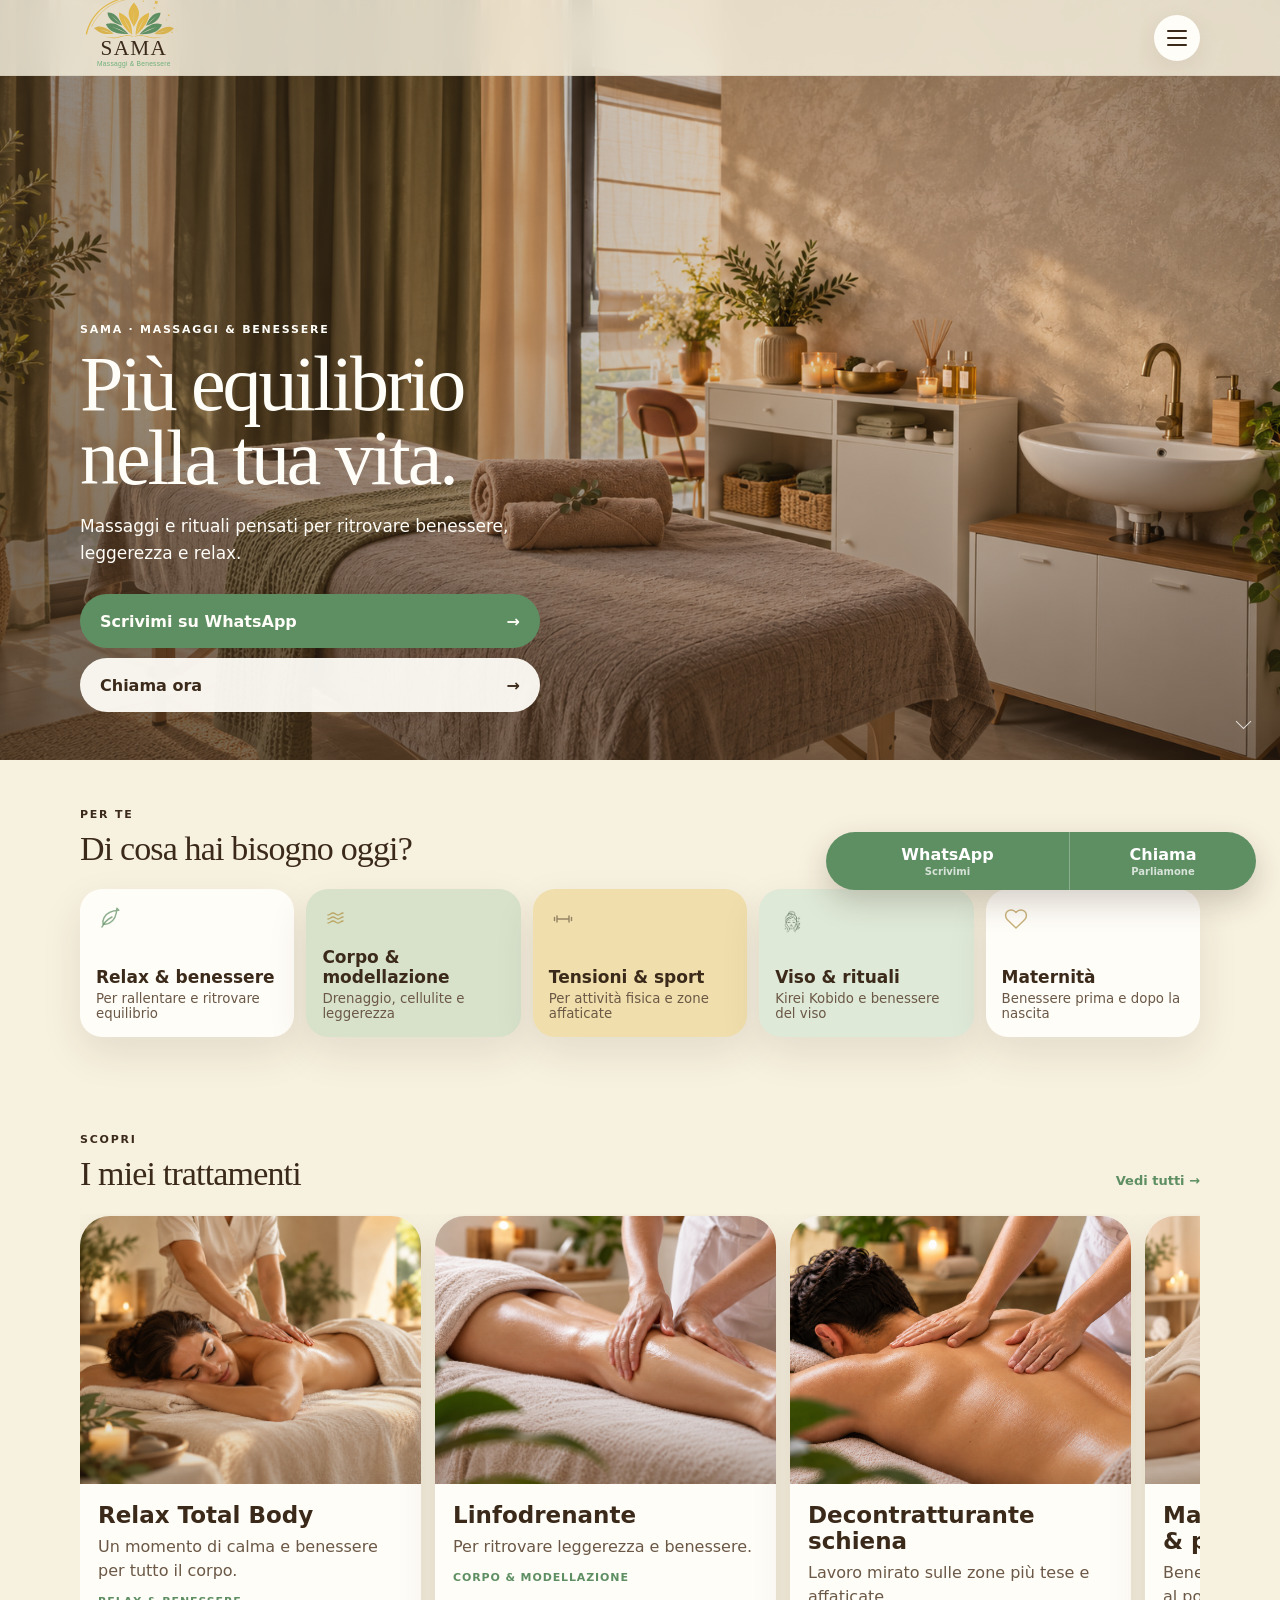
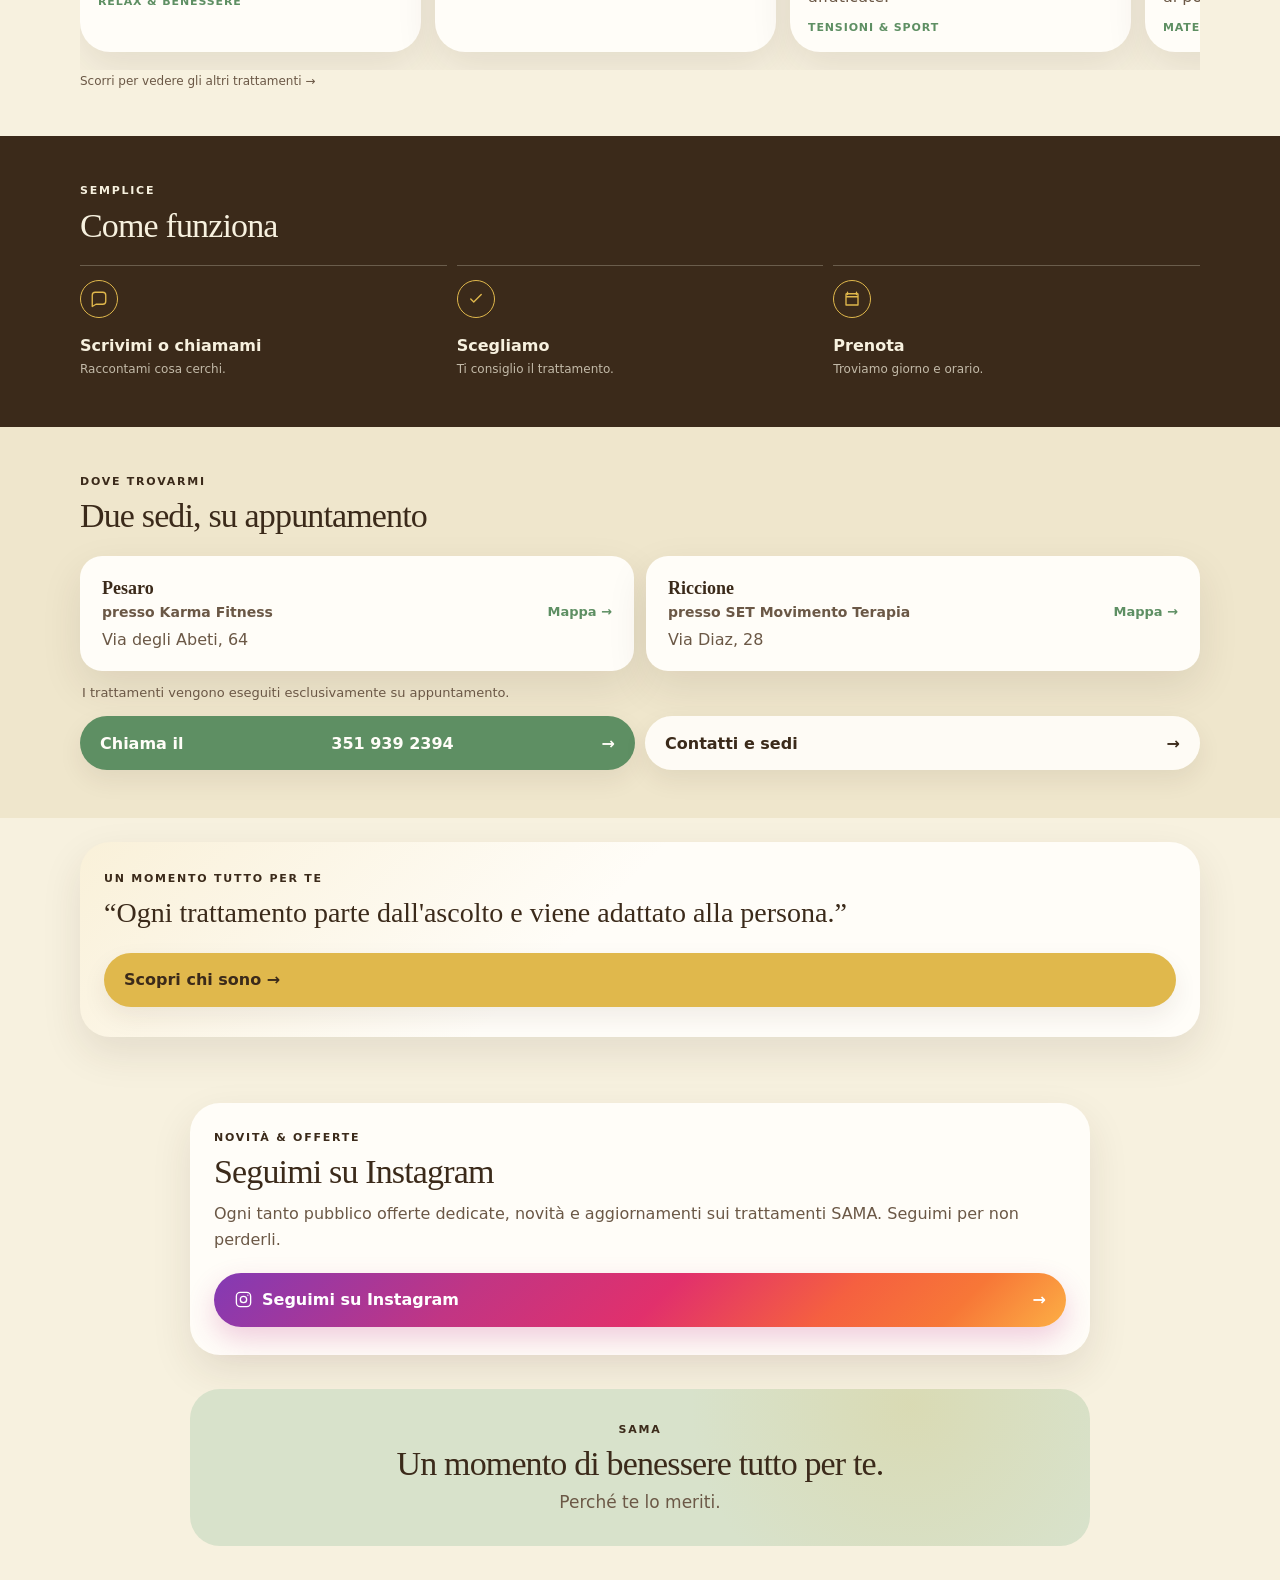
==== commit b39d972f: "SEO tecnica: metadata e canonical index.html" ====
--- a/index.html
+++ b/index.html
@@ -6,6 +6,19 @@
   <meta name="theme-color" content="#f7f1df">
   <meta name="description" content="Massaggi e rituali di benessere SAMA a Pesaro e Riccione: relax, corpo, tensioni e sport, viso e maternità. Prenotazioni su appuntamento.">
   <title>Massaggi a Pesaro e Riccione | SAMA Massaggi & Benessere</title>
+  <link rel="canonical" href="https://sama-massaggi-benessere.eril.workers.dev/">
+  <meta name="robots" content="index, follow, max-image-preview:large">
+  <meta property="og:type" content="website">
+  <meta property="og:locale" content="it_IT">
+  <meta property="og:site_name" content="SAMA Massaggi & Benessere">
+  <meta property="og:title" content="Massaggi a Pesaro e Riccione | SAMA Massaggi & Benessere">
+  <meta property="og:description" content="Massaggi e rituali di benessere SAMA a Pesaro e Riccione: relax, corpo, tensioni e sport, viso e maternità. Prenotazioni su appuntamento.">
+  <meta property="og:url" content="https://sama-massaggi-benessere.eril.workers.dev/">
+  <meta property="og:image" content="https://sama-massaggi-benessere.eril.workers.dev/assets/hero-home.webp">
+  <meta name="twitter:card" content="summary_large_image">
+  <meta name="twitter:title" content="Massaggi a Pesaro e Riccione | SAMA Massaggi & Benessere">
+  <meta name="twitter:description" content="Massaggi e rituali di benessere SAMA a Pesaro e Riccione: relax, corpo, tensioni e sport, viso e maternità. Prenotazioni su appuntamento.">
+  <meta name="twitter:image" content="https://sama-massaggi-benessere.eril.workers.dev/assets/hero-home.webp">
   <link rel="icon" href="assets/favicon.ico" sizes="any">
   <link rel="apple-touch-icon" href="assets/sama-emblema-512.png">
   <link rel="icon" type="image/png" sizes="16x16" href="assets/favicon-16x16.png">
@@ -14,6 +27,61 @@
   <link rel="icon" type="image/png" sizes="64x64" href="assets/favicon-64x64.png">
   <link rel="preload" as="image" href="assets/hero-home.webp">
   <link rel="stylesheet" href="style.css">
+
+  <script type="application/ld+json">
+  {
+    "@context": "https://schema.org",
+    "@graph": [
+      {
+        "@type": "Organization",
+        "@id": "https://sama-massaggi-benessere.eril.workers.dev/#organization",
+        "name": "SAMA Massaggi & Benessere",
+        "url": "https://sama-massaggi-benessere.eril.workers.dev/",
+        "logo": "https://sama-massaggi-benessere.eril.workers.dev/assets/sama-emblema-512.png",
+        "telephone": "+393519392394",
+        "sameAs": ["https://www.instagram.com/sama.massaggiebenessere/"],
+        "areaServed": [
+          {"@type": "City", "name": "Pesaro"},
+          {"@type": "City", "name": "Riccione"}
+        ]
+      },
+      {
+        "@type": "LocalBusiness",
+        "@id": "https://sama-massaggi-benessere.eril.workers.dev/#pesaro",
+        "name": "SAMA Massaggi & Benessere - Pesaro",
+        "url": "https://sama-massaggi-benessere.eril.workers.dev/",
+        "telephone": "+393519392394",
+        "image": "https://sama-massaggi-benessere.eril.workers.dev/assets/hero-home.webp",
+        "parentOrganization": {"@id": "https://sama-massaggi-benessere.eril.workers.dev/#organization"},
+        "sameAs": ["https://www.instagram.com/sama.massaggiebenessere/"],
+        "address": {
+          "@type": "PostalAddress",
+          "streetAddress": "Via degli Abeti 64",
+          "addressLocality": "Pesaro",
+          "addressRegion": "PU",
+          "addressCountry": "IT"
+        }
+      },
+      {
+        "@type": "LocalBusiness",
+        "@id": "https://sama-massaggi-benessere.eril.workers.dev/#riccione",
+        "name": "SAMA Massaggi & Benessere - Riccione",
+        "url": "https://sama-massaggi-benessere.eril.workers.dev/",
+        "telephone": "+393519392394",
+        "image": "https://sama-massaggi-benessere.eril.workers.dev/assets/hero-home.webp",
+        "parentOrganization": {"@id": "https://sama-massaggi-benessere.eril.workers.dev/#organization"},
+        "sameAs": ["https://www.instagram.com/sama.massaggiebenessere/"],
+        "address": {
+          "@type": "PostalAddress",
+          "streetAddress": "Via Diaz 28",
+          "addressLocality": "Riccione",
+          "addressRegion": "RN",
+          "addressCountry": "IT"
+        }
+      }
+    ]
+  }
+  </script>
 </head>
 <body>
   <header class="site-header">
--- a/style.css
+++ b/style.css
@@ -1189,3 +1189,55 @@
   outline: 3px solid var(--gold);
   outline-offset: 3px;
 }
+
+
+/* Correzioni mobile contatti e icona viso */
+html,
+body {
+  max-width: 100%;
+  overflow-x: clip;
+}
+
+.contact-grid,
+.contact-card,
+.contact-card > * {
+  min-width: 0;
+}
+
+.contact-card {
+  width: 100%;
+  max-width: 100%;
+}
+
+.contact-card h2 {
+  max-width: 100%;
+  overflow-wrap: anywhere;
+}
+
+.contact-card--instagram h2 {
+  font-size: clamp(24px, 7.2vw, 32px);
+  line-height: 1.08;
+}
+
+.contact-card .button {
+  width: 100%;
+  min-width: 0;
+}
+
+.need-card--viso .need-card__icon img {
+  width: 34px;
+  height: 34px;
+  max-width: none;
+}
+
+@media (max-width: 759px) {
+  .contact-grid {
+    width: 100%;
+    max-width: 100%;
+    grid-template-columns: minmax(0, 1fr);
+  }
+
+  .sticky-contact {
+    max-width: calc(100vw - 24px);
+  }
+}
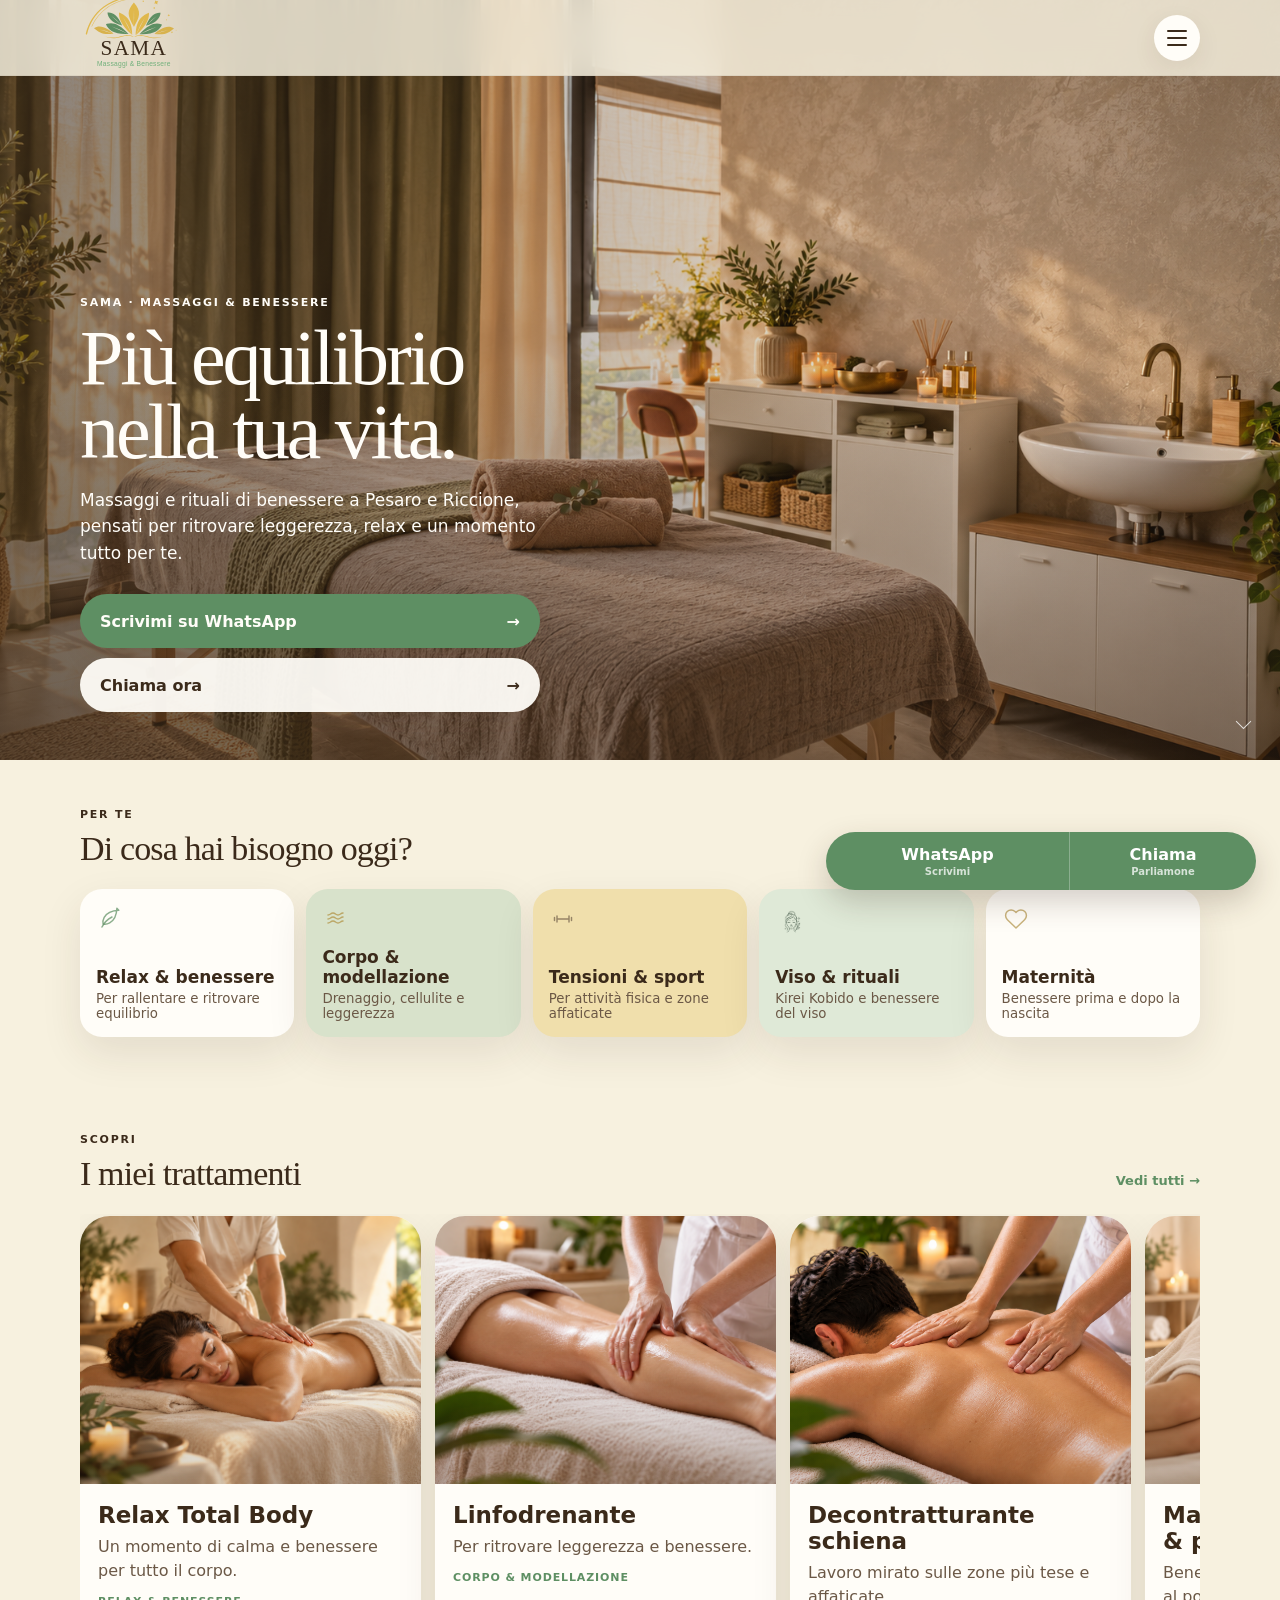
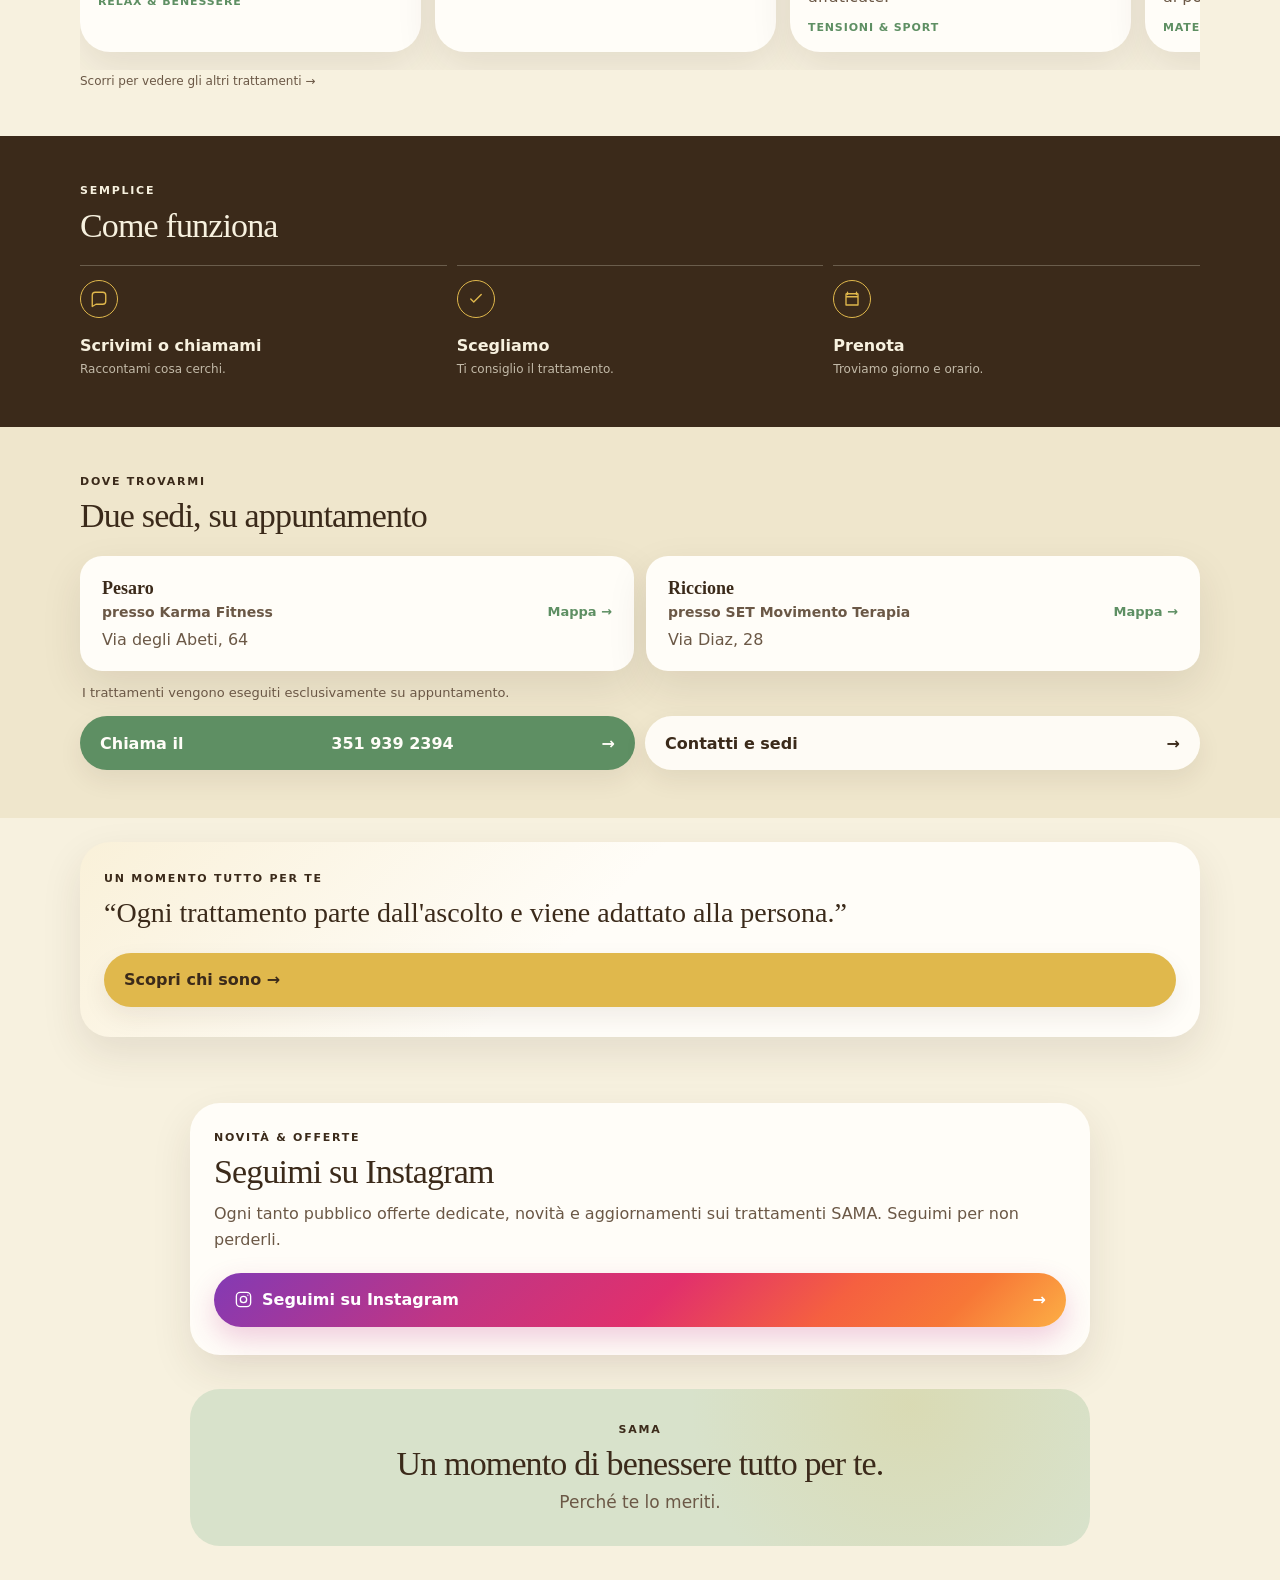
==== commit 4468eddb: "SEO: clarify homepage service and render locations in HTML" ====
--- a/index.html
+++ b/index.html
@@ -6,19 +6,19 @@
   <meta name="theme-color" content="#f7f1df">
   <meta name="description" content="Massaggi e rituali di benessere SAMA a Pesaro e Riccione: relax, corpo, tensioni e sport, viso e maternità. Prenotazioni su appuntamento.">
   <title>Massaggi a Pesaro e Riccione | SAMA Massaggi & Benessere</title>
-  <link rel="canonical" href="https://sama-massaggi-benessere.eril.workers.dev/">
+  <link rel="canonical" href="https://samamassaggi.it/">
   <meta name="robots" content="index, follow, max-image-preview:large">
   <meta property="og:type" content="website">
   <meta property="og:locale" content="it_IT">
   <meta property="og:site_name" content="SAMA Massaggi & Benessere">
   <meta property="og:title" content="Massaggi a Pesaro e Riccione | SAMA Massaggi & Benessere">
   <meta property="og:description" content="Massaggi e rituali di benessere SAMA a Pesaro e Riccione: relax, corpo, tensioni e sport, viso e maternità. Prenotazioni su appuntamento.">
-  <meta property="og:url" content="https://sama-massaggi-benessere.eril.workers.dev/">
-  <meta property="og:image" content="https://sama-massaggi-benessere.eril.workers.dev/assets/hero-home.webp">
+  <meta property="og:url" content="https://samamassaggi.it/">
+  <meta property="og:image" content="https://samamassaggi.it/assets/hero-home.webp">
   <meta name="twitter:card" content="summary_large_image">
   <meta name="twitter:title" content="Massaggi a Pesaro e Riccione | SAMA Massaggi & Benessere">
   <meta name="twitter:description" content="Massaggi e rituali di benessere SAMA a Pesaro e Riccione: relax, corpo, tensioni e sport, viso e maternità. Prenotazioni su appuntamento.">
-  <meta name="twitter:image" content="https://sama-massaggi-benessere.eril.workers.dev/assets/hero-home.webp">
+  <meta name="twitter:image" content="https://samamassaggi.it/assets/hero-home.webp">
   <link rel="icon" href="assets/favicon.ico" sizes="any">
   <link rel="apple-touch-icon" href="assets/sama-emblema-512.png">
   <link rel="icon" type="image/png" sizes="16x16" href="assets/favicon-16x16.png">
@@ -34,10 +34,10 @@
     "@graph": [
       {
         "@type": "Organization",
-        "@id": "https://sama-massaggi-benessere.eril.workers.dev/#organization",
+        "@id": "https://samamassaggi.it/#organization",
         "name": "SAMA Massaggi & Benessere",
-        "url": "https://sama-massaggi-benessere.eril.workers.dev/",
-        "logo": "https://sama-massaggi-benessere.eril.workers.dev/assets/sama-emblema-512.png",
+        "url": "https://samamassaggi.it/",
+        "logo": "https://samamassaggi.it/assets/sama-emblema-512.png",
         "telephone": "+393519392394",
         "sameAs": ["https://www.instagram.com/sama.massaggiebenessere/"],
         "areaServed": [
@@ -47,12 +47,12 @@
       },
       {
         "@type": "LocalBusiness",
-        "@id": "https://sama-massaggi-benessere.eril.workers.dev/#pesaro",
+        "@id": "https://samamassaggi.it/#pesaro",
         "name": "SAMA Massaggi & Benessere - Pesaro",
-        "url": "https://sama-massaggi-benessere.eril.workers.dev/",
+        "url": "https://samamassaggi.it/",
         "telephone": "+393519392394",
-        "image": "https://sama-massaggi-benessere.eril.workers.dev/assets/hero-home.webp",
-        "parentOrganization": {"@id": "https://sama-massaggi-benessere.eril.workers.dev/#organization"},
+        "image": "https://samamassaggi.it/assets/hero-home.webp",
+        "parentOrganization": {"@id": "https://samamassaggi.it/#organization"},
         "sameAs": ["https://www.instagram.com/sama.massaggiebenessere/"],
         "address": {
           "@type": "PostalAddress",
@@ -64,12 +64,12 @@
       },
       {
         "@type": "LocalBusiness",
-        "@id": "https://sama-massaggi-benessere.eril.workers.dev/#riccione",
+        "@id": "https://samamassaggi.it/#riccione",
         "name": "SAMA Massaggi & Benessere - Riccione",
-        "url": "https://sama-massaggi-benessere.eril.workers.dev/",
+        "url": "https://samamassaggi.it/",
         "telephone": "+393519392394",
-        "image": "https://sama-massaggi-benessere.eril.workers.dev/assets/hero-home.webp",
-        "parentOrganization": {"@id": "https://sama-massaggi-benessere.eril.workers.dev/#organization"},
+        "image": "https://samamassaggi.it/assets/hero-home.webp",
+        "parentOrganization": {"@id": "https://samamassaggi.it/#organization"},
         "sameAs": ["https://www.instagram.com/sama.massaggiebenessere/"],
         "address": {
           "@type": "PostalAddress",
@@ -85,7 +85,7 @@
 </head>
 <body>
   <header class="site-header">
-    <a class="brand" href="index.html" aria-label="SAMA Massaggi e Benessere">
+    <a class="brand" href="/" aria-label="SAMA Massaggi e Benessere">
       <img src="assets/logo-sama.svg" alt="SAMA Massaggi & Benessere">
     </a>
     <button class="menu-button" type="button" aria-label="Apri menu" aria-expanded="false" aria-controls="main-menu">
@@ -94,10 +94,10 @@
   </header>
 
   <nav class="mobile-menu" id="main-menu" aria-label="Navigazione principale">
-    <a href="index.html">Home</a>
-    <a href="trattamenti.html">Trattamenti</a>
-    <a href="chi-sono.html">Chi sono</a>
-    <a href="contatti.html">Contatti</a>
+    <a href="/">Home</a>
+    <a href="/trattamenti">Trattamenti</a>
+    <a href="/chi-sono">Chi sono</a>
+    <a href="/contatti">Contatti</a>
   </nav>
 
   <main>
@@ -107,7 +107,7 @@
       <div class="hero__content">
         <p class="eyebrow">SAMA · MASSAGGI & BENESSERE</p>
         <h1>Più equilibrio<br>nella tua vita.</h1>
-        <p class="hero__lead">Massaggi e rituali pensati per ritrovare benessere, leggerezza e relax.</p>
+        <p class="hero__lead">Massaggi e rituali di benessere a Pesaro e Riccione, pensati per ritrovare leggerezza, relax e un momento tutto per te.</p>
         <div class="actions">
           <a class="button button--primary" href="#" data-whatsapp>Scrivimi su WhatsApp <span>→</span></a>
           <a class="button button--secondary" href="#" data-phone>Chiama ora <span>→</span></a>
@@ -132,7 +132,7 @@
           <p class="eyebrow">SCOPRI</p>
           <h2>I miei trattamenti</h2>
         </div>
-        <a class="text-link" href="trattamenti.html">Vedi tutti →</a>
+        <a class="text-link" href="/trattamenti">Vedi tutti →</a>
       </div>
 
       <div class="treatment-carousel" aria-label="Anteprima trattamenti" data-home-treatments></div>
@@ -176,13 +176,16 @@
         </div>
       </div>
 
-      <div class="location-list" data-location-list="home"></div>
+      <div class="location-list" data-location-list="home">
+        <div class="location-card"><div><strong class="location-city">Pesaro</strong><span class="location-venue">presso Karma Fitness</span><p>Via degli Abeti, 64</p></div><a class="text-link" href="https://www.google.com/maps/search/?api=1&amp;query=Karma%20Fitness%20Via%20degli%20Abeti%2064%20Pesaro" target="_blank" rel="noopener">Mappa →</a></div>
+        <div class="location-card"><div><strong class="location-city">Riccione</strong><span class="location-venue">presso SET Movimento Terapia</span><p>Via Diaz, 28</p></div><a class="text-link" href="https://www.google.com/maps/search/?api=1&amp;query=Via%20Diaz%2028%20Riccione" target="_blank" rel="noopener">Mappa →</a></div>
+      </div>
 
       <p class="location-note">I trattamenti vengono eseguiti esclusivamente su appuntamento.</p>
 
       <div class="location-actions">
         <a class="button button--primary" href="#" data-phone>Chiama il <span data-phone-display></span> <span>→</span></a>
-        <a class="button button--secondary" href="contatti.html">Contatti e sedi <span>→</span></a>
+        <a class="button button--secondary" href="/contatti">Contatti e sedi <span>→</span></a>
       </div>
     </section>
 
@@ -190,7 +193,7 @@
       <div class="trust-card">
         <p class="eyebrow">UN MOMENTO TUTTO PER TE</p>
         <blockquote>“Ogni trattamento parte dall'ascolto e viene adattato alla persona.”</blockquote>
-        <a class="button button--gold" href="chi-sono.html">Scopri chi sono →</a>
+        <a class="button button--gold" href="/chi-sono">Scopri chi sono →</a>
       </div>
     </section>
     <section class="section home-instagram">
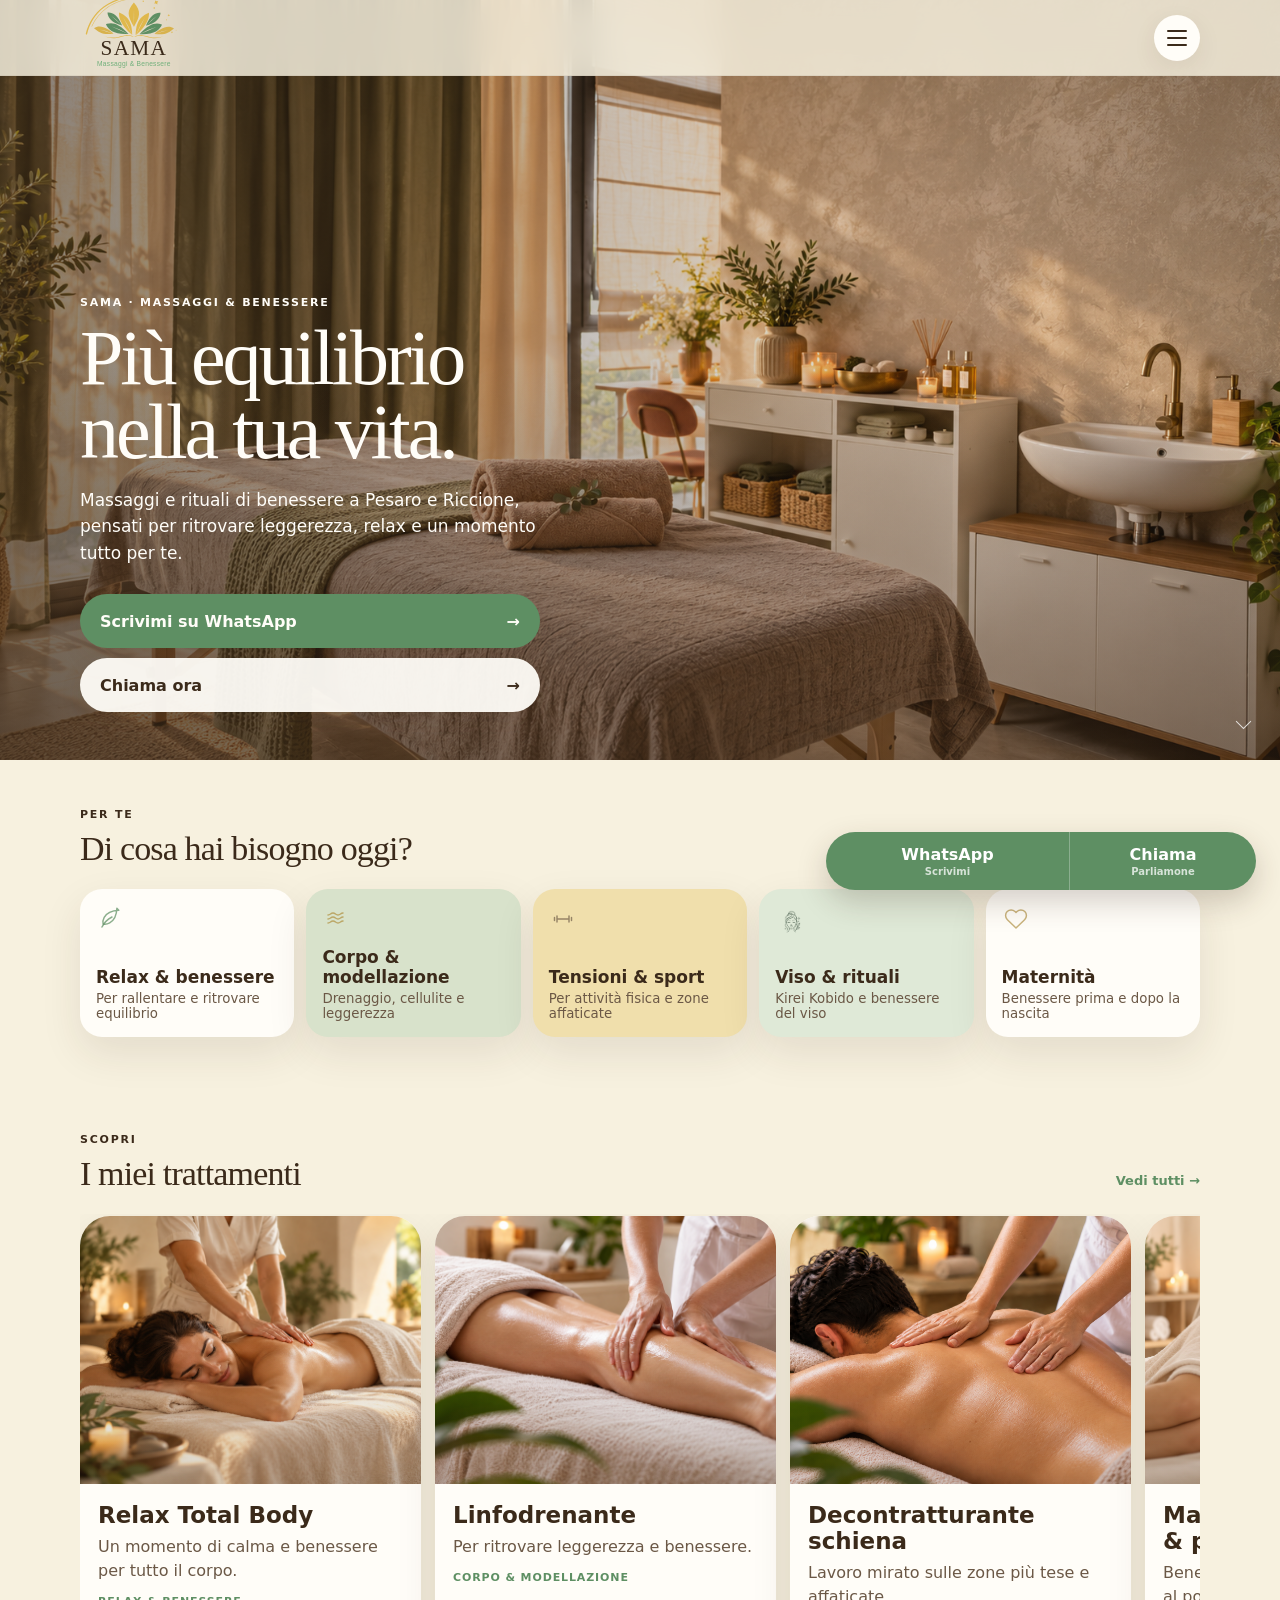
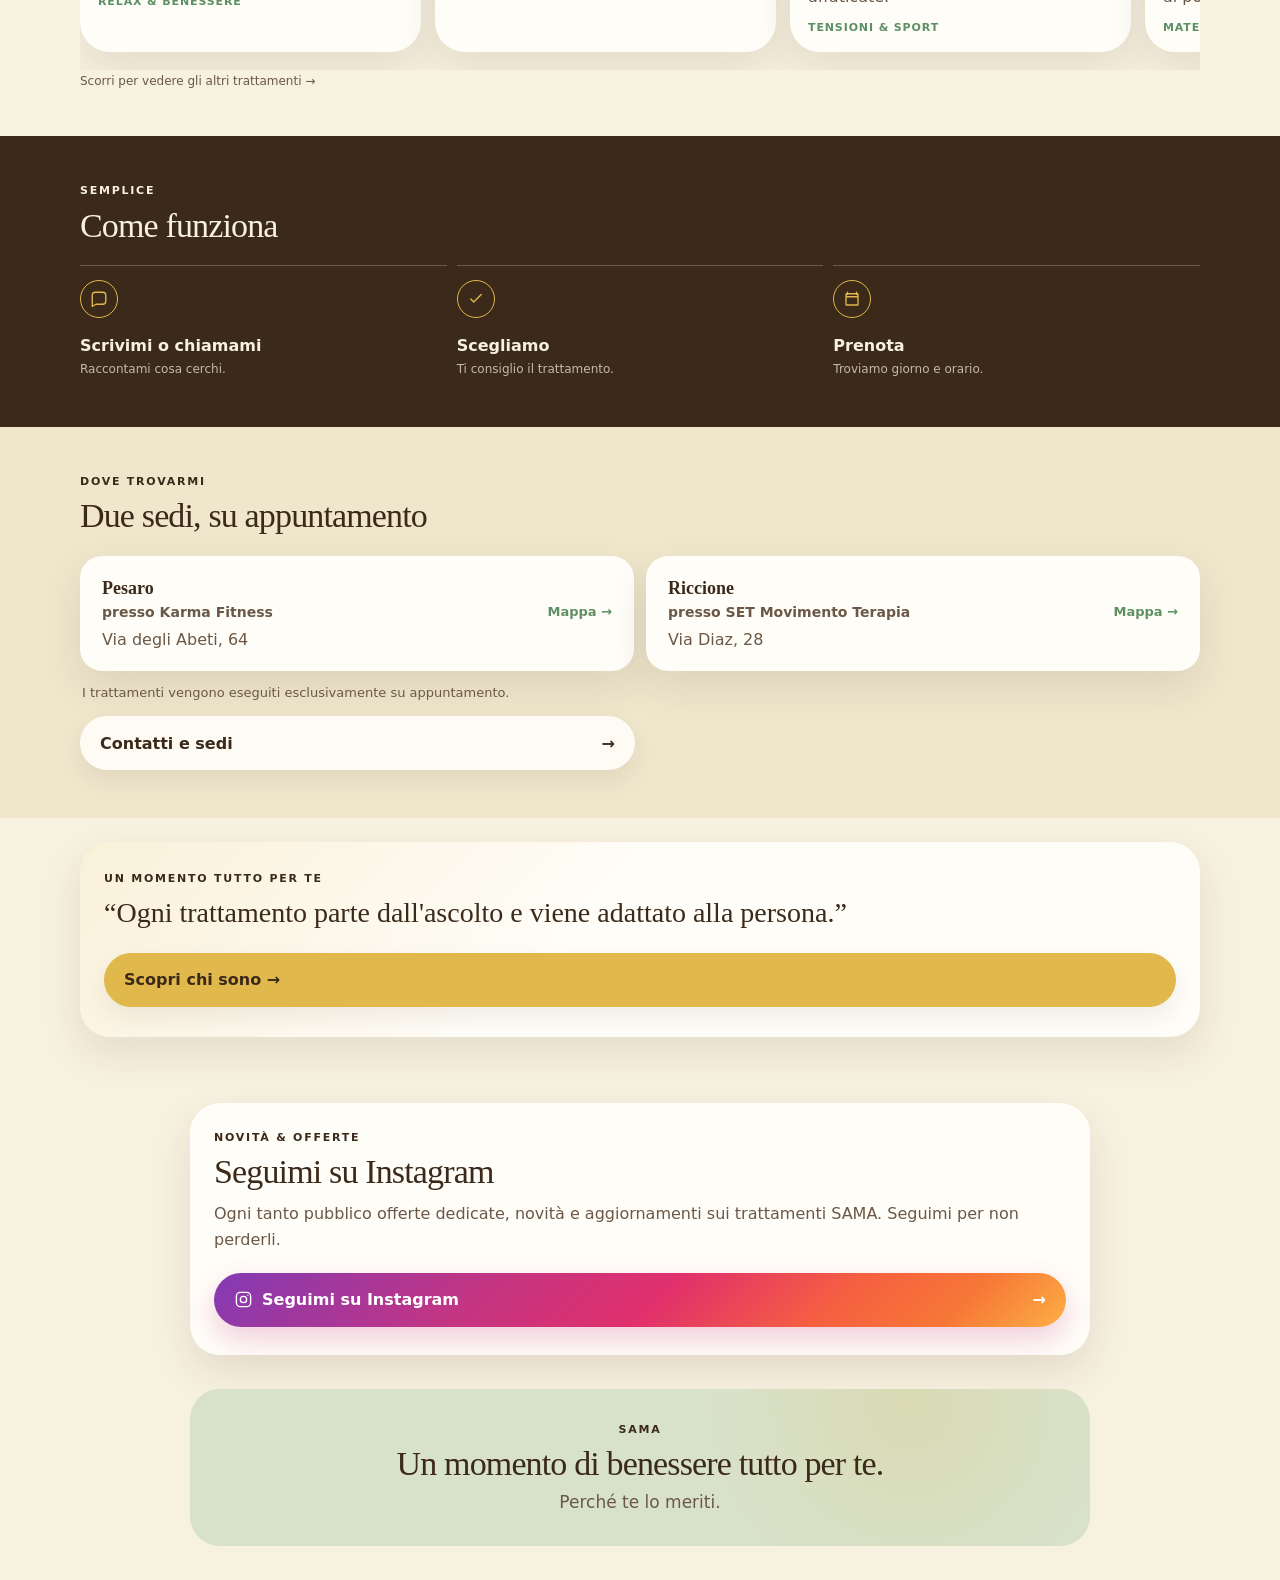
==== commit a2867dde: "Reduce repetitive contact calls to action" ====
--- a/index.html
+++ b/index.html
@@ -4,7 +4,7 @@
   <meta charset="utf-8">
   <meta name="viewport" content="width=device-width, initial-scale=1, viewport-fit=cover">
   <meta name="theme-color" content="#f7f1df">
-  <meta name="description" content="Massaggi e rituali di benessere SAMA a Pesaro e Riccione: relax, corpo, tensioni e sport, viso e maternità. Prenotazioni su appuntamento.">
+  <meta name="description" content="Cerchi un massaggio a Pesaro o Riccione? Scopri i trattamenti SAMA per relax, tensioni muscolari, corpo e viso. Prenota il tuo momento di benessere.">
   <title>Massaggi a Pesaro e Riccione | SAMA Massaggi & Benessere</title>
   <link rel="canonical" href="https://samamassaggi.it/">
   <meta name="robots" content="index, follow, max-image-preview:large">
@@ -12,12 +12,12 @@
   <meta property="og:locale" content="it_IT">
   <meta property="og:site_name" content="SAMA Massaggi & Benessere">
   <meta property="og:title" content="Massaggi a Pesaro e Riccione | SAMA Massaggi & Benessere">
-  <meta property="og:description" content="Massaggi e rituali di benessere SAMA a Pesaro e Riccione: relax, corpo, tensioni e sport, viso e maternità. Prenotazioni su appuntamento.">
+  <meta property="og:description" content="Cerchi un massaggio a Pesaro o Riccione? Scopri i trattamenti SAMA per relax, tensioni muscolari, corpo e viso. Prenota il tuo momento di benessere.">
   <meta property="og:url" content="https://samamassaggi.it/">
   <meta property="og:image" content="https://samamassaggi.it/assets/hero-home.webp">
   <meta name="twitter:card" content="summary_large_image">
   <meta name="twitter:title" content="Massaggi a Pesaro e Riccione | SAMA Massaggi & Benessere">
-  <meta name="twitter:description" content="Massaggi e rituali di benessere SAMA a Pesaro e Riccione: relax, corpo, tensioni e sport, viso e maternità. Prenotazioni su appuntamento.">
+  <meta name="twitter:description" content="Cerchi un massaggio a Pesaro o Riccione? Scopri i trattamenti SAMA per relax, tensioni muscolari, corpo e viso. Prenota il tuo momento di benessere.">
   <meta name="twitter:image" content="https://samamassaggi.it/assets/hero-home.webp">
   <link rel="icon" href="assets/favicon.ico" sizes="any">
   <link rel="apple-touch-icon" href="assets/sama-emblema-512.png">
@@ -184,7 +184,6 @@
       <p class="location-note">I trattamenti vengono eseguiti esclusivamente su appuntamento.</p>
 
       <div class="location-actions">
-        <a class="button button--primary" href="#" data-phone>Chiama il <span data-phone-display></span> <span>→</span></a>
         <a class="button button--secondary" href="/contatti">Contatti e sedi <span>→</span></a>
       </div>
     </section>
